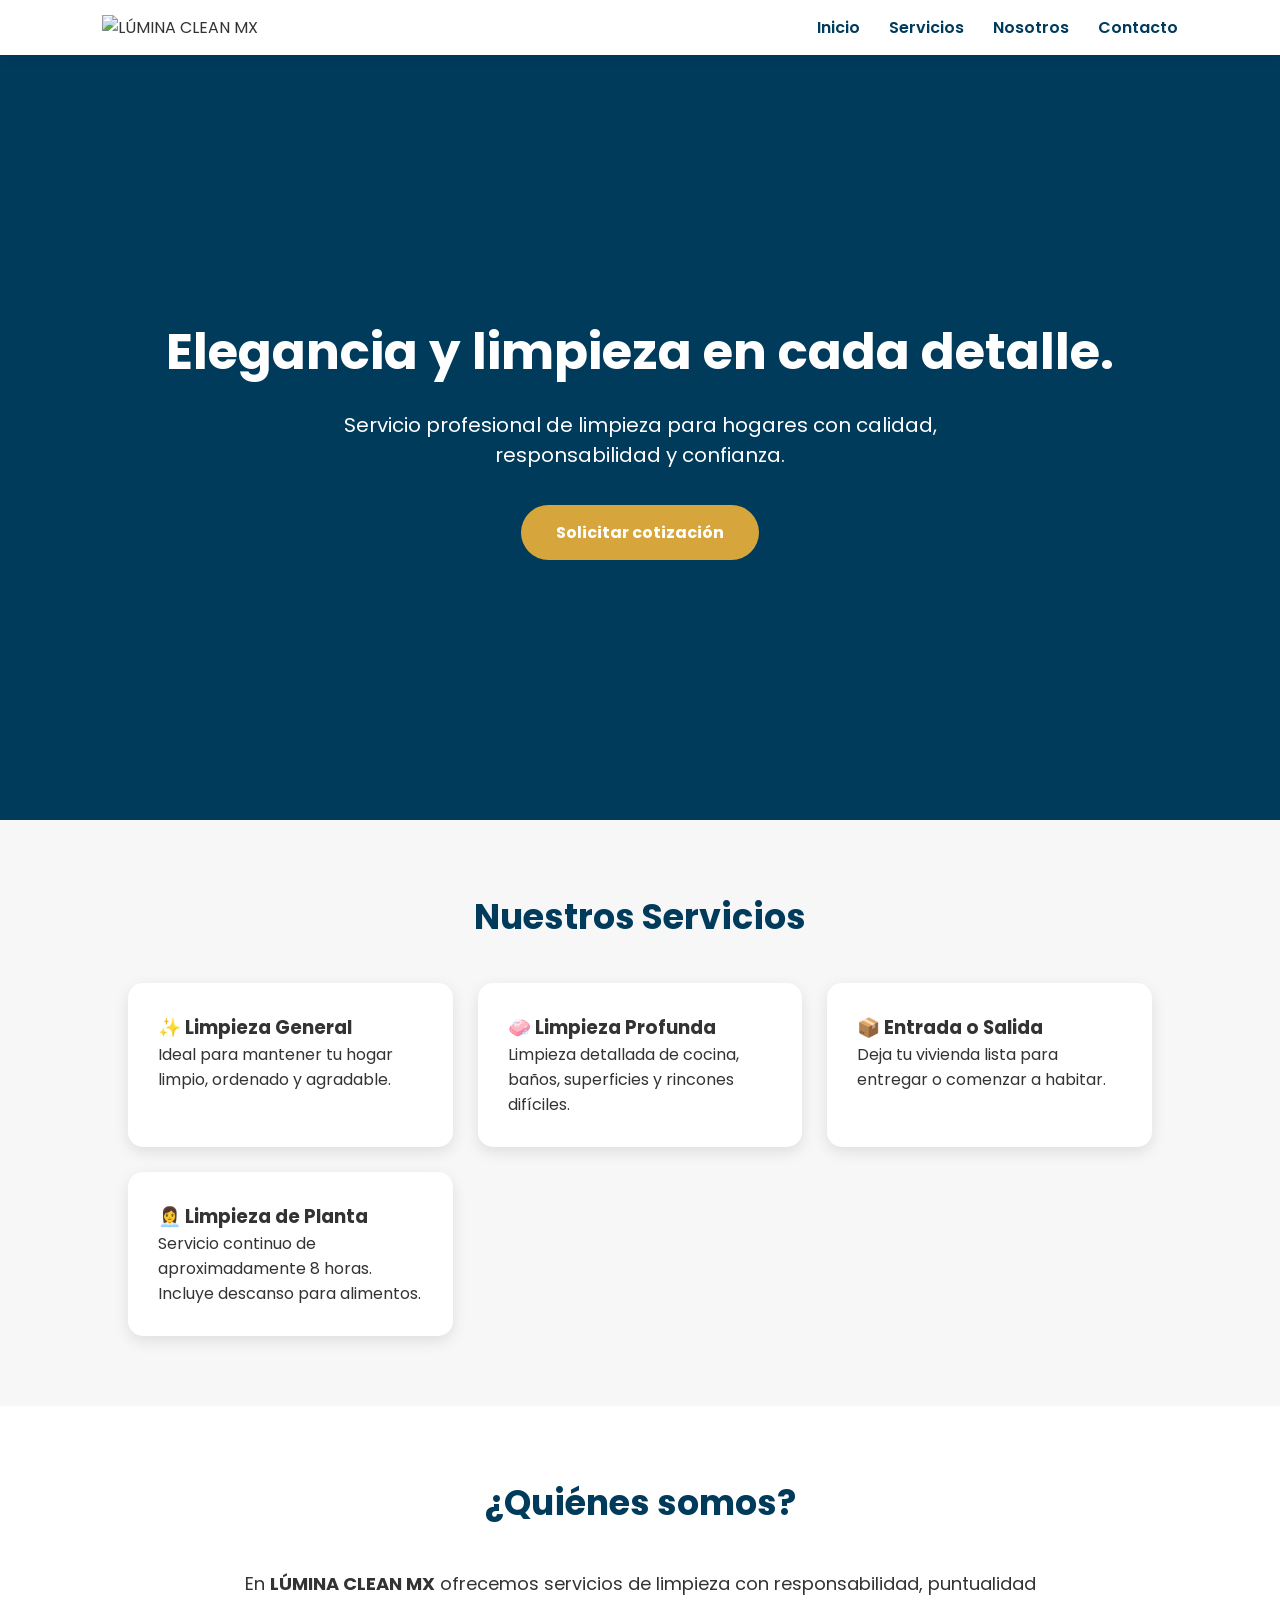
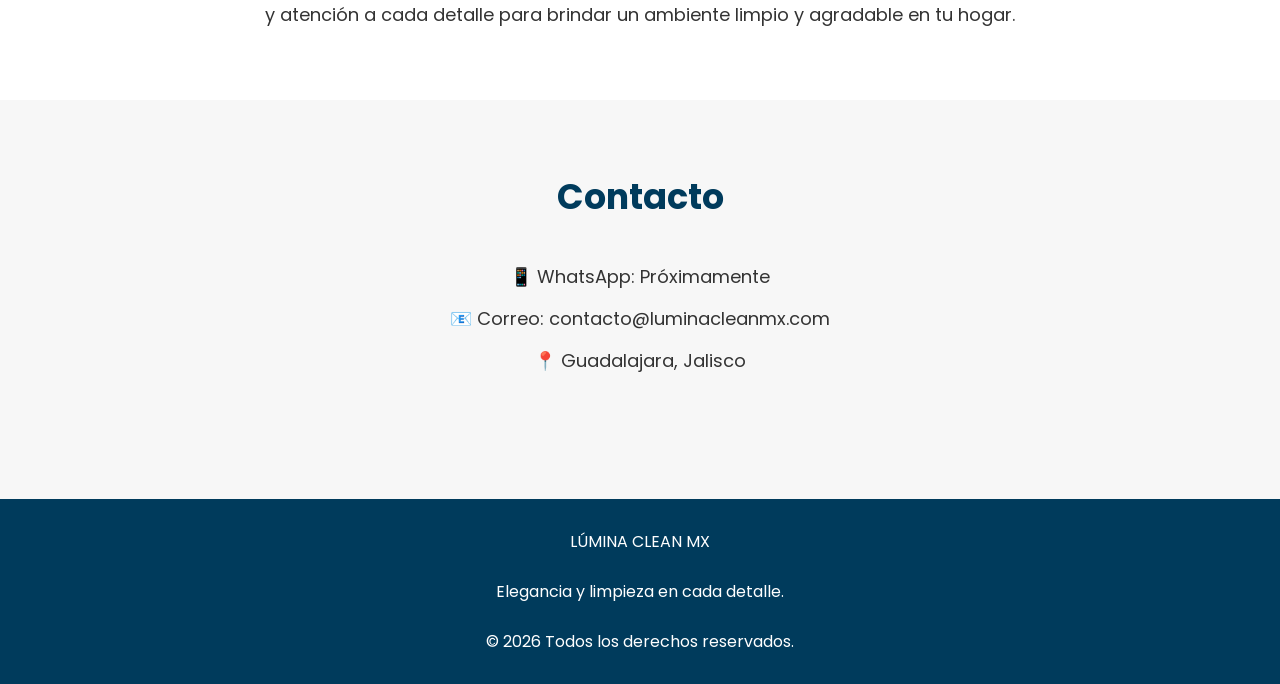
==== index.html @ 80f0cc1e "Add files via upload" ====
<!DOCTYPE html>
<html lang="es">
<head>

<meta charset="UTF-8">
<meta name="viewport" content="width=device-width, initial-scale=1.0">

<title>LÚMINA CLEAN MX</title>

<link rel="stylesheet" href="style.css">

<link rel="preconnect" href="https://fonts.googleapis.com">

<link href="https://fonts.googleapis.com/css2?family=Poppins:wght@300;400;600;700&display=swap" rel="stylesheet">

</head>

<body>

<header>

<div class="logo">

<img src="img/logo.png" alt="LÚMINA CLEAN MX">

</div>

<nav>

<a href="#inicio">Inicio</a>

<a href="#servicios">Servicios</a>

<a href="#nosotros">Nosotros</a>

<a href="#contacto">Contacto</a>

</nav>

</header>

<section id="inicio" class="hero">

<h1>Elegancia y limpieza en cada detalle.</h1>

<p>
Servicio profesional de limpieza para hogares con calidad, responsabilidad y confianza.
</p>

<a href="#contacto" class="boton">
Solicitar cotización
</a>

</section>

<section id="servicios">

<h2>Nuestros Servicios</h2>

<div class="contenedor">

<div class="tarjeta">

<h3>✨ Limpieza General</h3>

<p>
Ideal para mantener tu hogar limpio, ordenado y agradable.
</p>

</div>

<div class="tarjeta">

<h3>🧼 Limpieza Profunda</h3>

<p>
Limpieza detallada de cocina, baños, superficies y rincones difíciles.
</p>

</div>

<div class="tarjeta">

<h3>📦 Entrada o Salida</h3>

<p>
Deja tu vivienda lista para entregar o comenzar a habitar.
</p>

</div>

<div class="tarjeta">

<h3>👩‍💼 Limpieza de Planta</h3>

<p>

Servicio continuo de aproximadamente 8 horas.

Incluye descanso para alimentos.

</p>

</div>

</div>

</section>

<section id="nosotros">

<h2>¿Quiénes somos?</h2>

<p>

En <strong>LÚMINA CLEAN MX</strong> ofrecemos servicios de limpieza con responsabilidad, puntualidad y atención a cada detalle para brindar un ambiente limpio y agradable en tu hogar.

</p>

</section>

<section id="contacto">

<h2>Contacto</h2>

<p>

📱 WhatsApp: Próximamente

</p>

<p>

📧 Correo: contacto@luminacleanmx.com

</p>

<p>

📍 Guadalajara, Jalisco

</p>

</section>

<footer>

<p>

LÚMINA CLEAN MX

<br><br>

Elegancia y limpieza en cada detalle.

<br><br>

© 2026 Todos los derechos reservados.

</p>

</footer>

<script src="script.js"></script>

</body>

</html>
---- style.css ----
*{
margin:0;
padding:0;
box-sizing:border-box;
}

body{

font-family:'Poppins',sans-serif;
background:#f7f7f7;
color:#333;

}

header{

display:flex;
justify-content:space-between;
align-items:center;

padding:15px 8%;

background:white;

position:sticky;
top:0;

box-shadow:0 3px 10px rgba(0,0,0,.1);

}

.logo img{

height:70px;

}

nav a{

text-decoration:none;

margin-left:25px;

color:#003b5c;

font-weight:600;

}

.hero{

height:85vh;

display:flex;

flex-direction:column;

justify-content:center;

align-items:center;

text-align:center;

background:#003b5c;

color:white;

padding:20px;

}

.hero h1{

font-size:50px;

margin-bottom:20px;

}

.hero p{

font-size:20px;

max-width:700px;

margin-bottom:35px;

}

.boton{

background:#d6a63d;

padding:15px 35px;

text-decoration:none;

color:white;

border-radius:30px;

font-weight:bold;

transition:.3s;

}

.boton:hover{

background:#c08d1d;

}

section{

padding:70px 10%;

}

h2{

text-align:center;

margin-bottom:40px;

font-size:35px;

color:#003b5c;

}

.contenedor{

display:grid;

grid-template-columns:repeat(auto-fit,minmax(250px,1fr));

gap:25px;

}

.tarjeta{

background:white;

padding:30px;

border-radius:15px;

box-shadow:0 5px 15px rgba(0,0,0,.1);

transition:.3s;

}

.tarjeta:hover{

transform:translateY(-8px);

}

#nosotros{

text-align:center;

background:white;

}

#nosotros p{

max-width:800px;

margin:auto;

font-size:18px;

line-height:1.7;

}

#contacto{

text-align:center;

}

#contacto p{

margin:15px;

font-size:18px;

}

footer{

background:#003b5c;

color:white;

text-align:center;

padding:30px;

margin-top:40px;

}

@media(max-width:768px){

header{

flex-direction:column;

}

nav{

margin-top:15px;

}

nav a{

display:block;

margin:10px 0;

}

.hero h1{

font-size:35px;

}

.hero p{

font-size:18px;

}

}
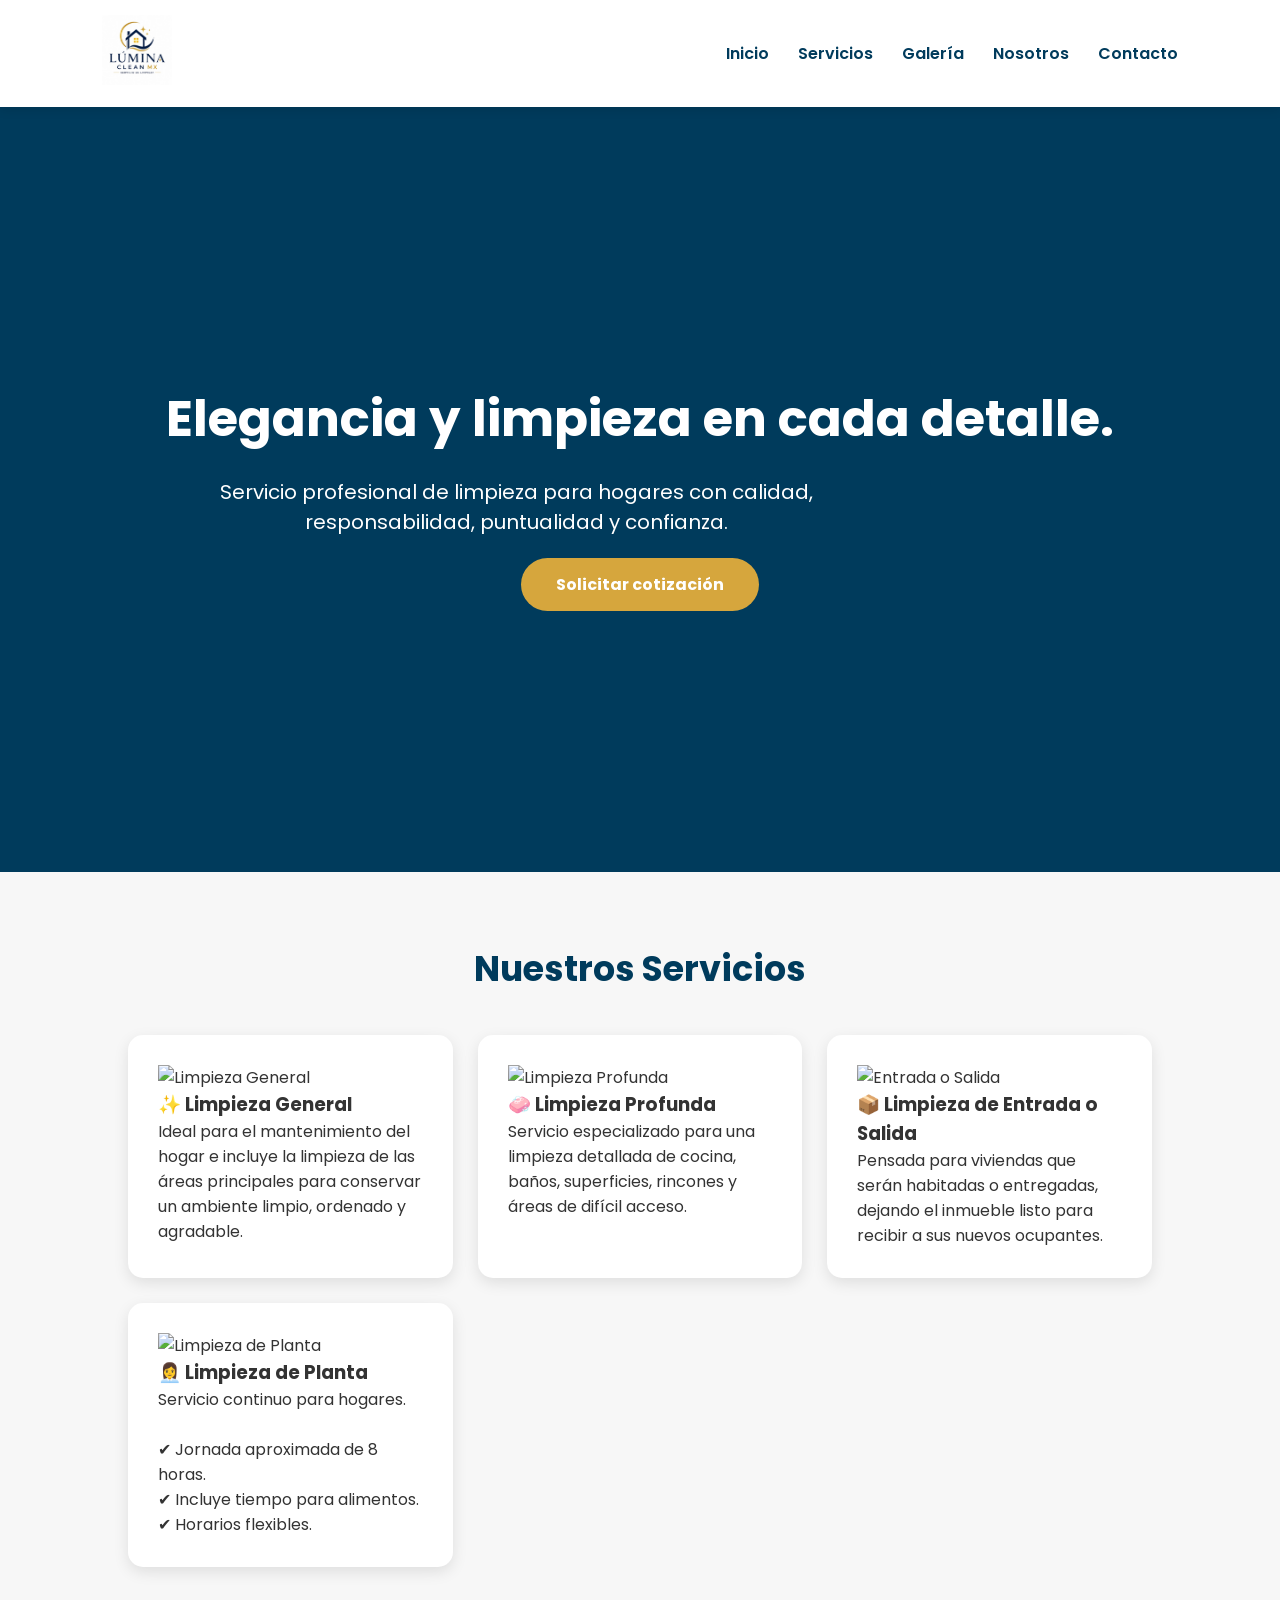
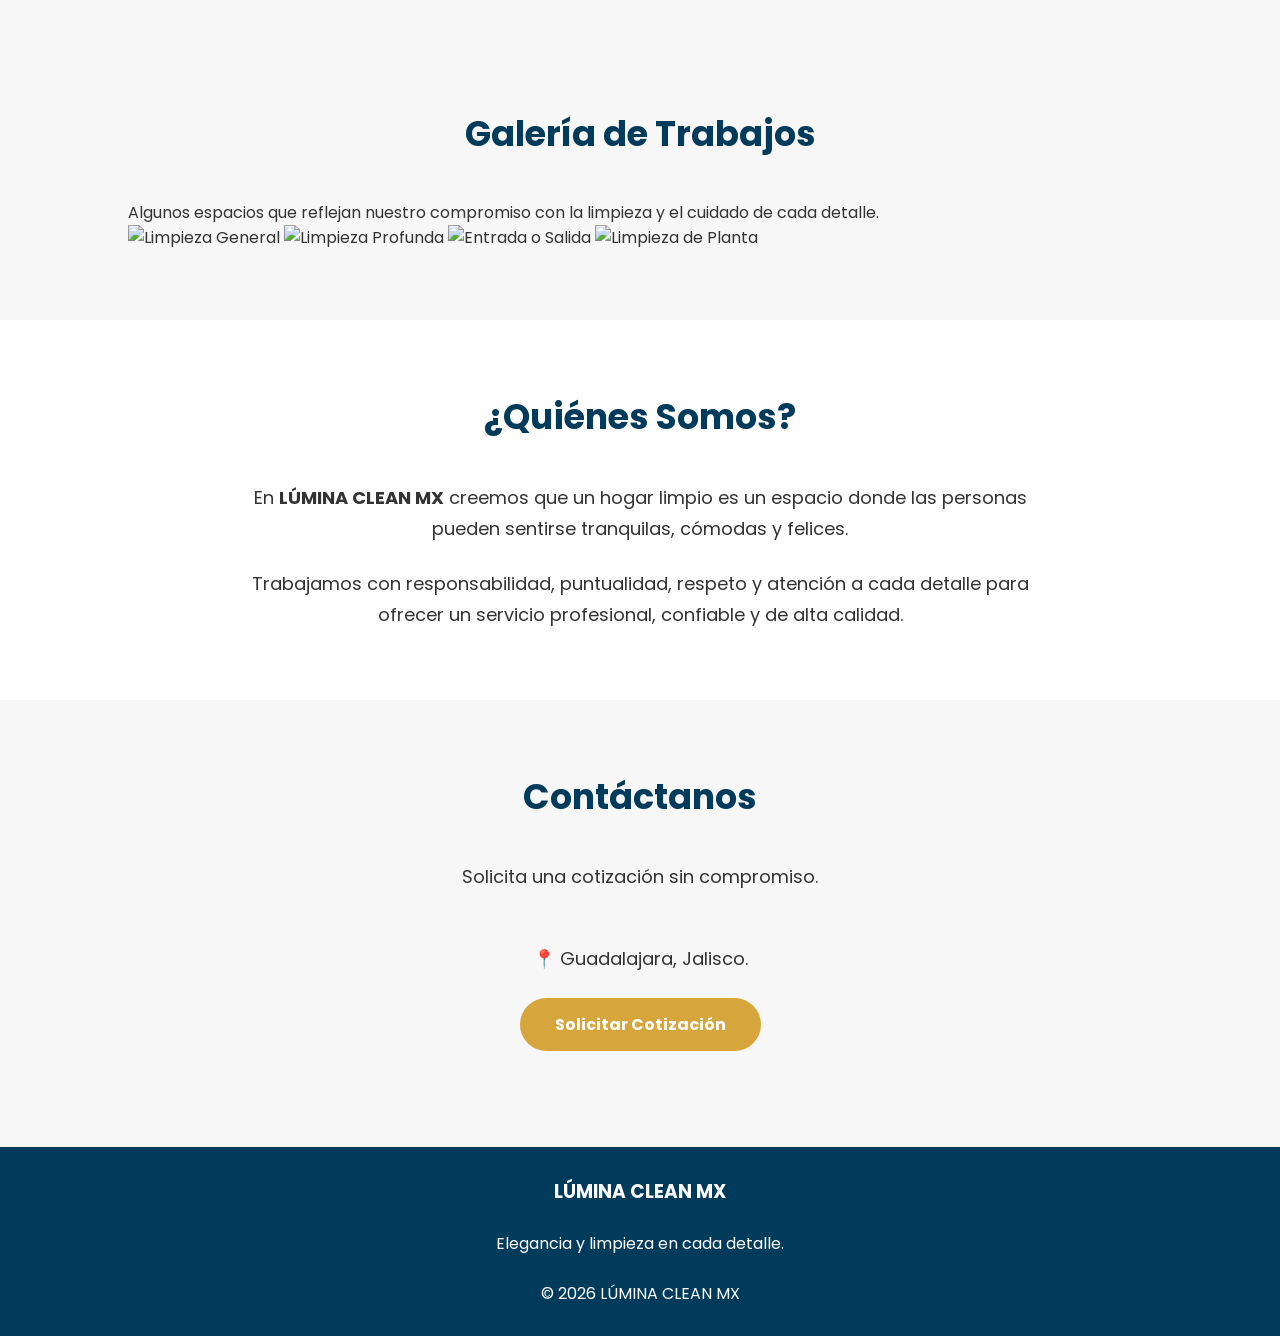
==== commit a0bbc308: "Update index.html" ====
--- a/index.html
+++ b/index.html
@@ -1,17 +1,19 @@
 <!DOCTYPE html>
 <html lang="es">
+
 <head>
 
-<meta charset="UTF-8">
-<meta name="viewport" content="width=device-width, initial-scale=1.0">
-
-<title>LÚMINA CLEAN MX</title>
-
-<link rel="stylesheet" href="style.css">
-
-<link rel="preconnect" href="https://fonts.googleapis.com">
-
-<link href="https://fonts.googleapis.com/css2?family=Poppins:wght@300;400;600;700&display=swap" rel="stylesheet">
+    <meta charset="UTF-8">
+
+    <meta name="viewport" content="width=device-width, initial-scale=1.0">
+
+    <title>LÚMINA CLEAN MX | Servicio de Limpieza</title>
+
+    <link rel="stylesheet" href="style.css">
+
+    <link rel="preconnect" href="https://fonts.googleapis.com">
+
+    <link href="https://fonts.googleapis.com/css2?family=Poppins:wght@300;400;500;600;700&display=swap" rel="stylesheet">
 
 </head>
 
@@ -19,145 +21,220 @@
 
 <header>
 
-<div class="logo">
-
-<img src="img/logo.png" alt="LÚMINA CLEAN MX">
-
-</div>
-
-<nav>
-
-<a href="#inicio">Inicio</a>
-
-<a href="#servicios">Servicios</a>
-
-<a href="#nosotros">Nosotros</a>
-
-<a href="#contacto">Contacto</a>
-
-</nav>
+    <div class="logo">
+
+        <img src="img/logo.png" alt="LÚMINA CLEAN MX">
+
+    </div>
+
+    <nav>
+
+        <a href="#inicio">Inicio</a>
+
+        <a href="#servicios">Servicios</a>
+
+        <a href="#galeria">Galería</a>
+
+        <a href="#nosotros">Nosotros</a>
+
+        <a href="#contacto">Contacto</a>
+
+    </nav>
 
 </header>
 
 <section id="inicio" class="hero">
 
-<h1>Elegancia y limpieza en cada detalle.</h1>
-
-<p>
-Servicio profesional de limpieza para hogares con calidad, responsabilidad y confianza.
-</p>
-
-<a href="#contacto" class="boton">
-Solicitar cotización
-</a>
+    <div class="hero-contenido">
+
+        <h1>Elegancia y limpieza en cada detalle.</h1>
+
+        <p>
+
+            Servicio profesional de limpieza para hogares con calidad,
+            responsabilidad, puntualidad y confianza.
+
+        </p>
+
+        <a href="#contacto" class="boton">
+
+            Solicitar cotización
+
+        </a>
+
+    </div>
 
 </section>
 
 <section id="servicios">
 
-<h2>Nuestros Servicios</h2>
-
-<div class="contenedor">
-
-<div class="tarjeta">
-
-<h3>✨ Limpieza General</h3>
-
-<p>
-Ideal para mantener tu hogar limpio, ordenado y agradable.
-</p>
-
-</div>
-
-<div class="tarjeta">
-
-<h3>🧼 Limpieza Profunda</h3>
-
-<p>
-Limpieza detallada de cocina, baños, superficies y rincones difíciles.
-</p>
-
-</div>
-
-<div class="tarjeta">
-
-<h3>📦 Entrada o Salida</h3>
-
-<p>
-Deja tu vivienda lista para entregar o comenzar a habitar.
-</p>
-
-</div>
-
-<div class="tarjeta">
-
-<h3>👩‍💼 Limpieza de Planta</h3>
-
-<p>
-
-Servicio continuo de aproximadamente 8 horas.
-
-Incluye descanso para alimentos.
-
-</p>
-
-</div>
-
-</div>
+    <h2>Nuestros Servicios</h2>
+
+    <div class="contenedor">
+
+        <div class="tarjeta">
+
+            <img src="img/limpieza-general.jpg" alt="Limpieza General">
+
+            <h3>✨ Limpieza General</h3>
+
+            <p>
+
+                Ideal para el mantenimiento del hogar e incluye la limpieza de las áreas principales para conservar un ambiente limpio, ordenado y agradable.
+
+            </p>
+
+        </div>
+
+        <div class="tarjeta">
+
+            <img src="img/limpieza-profunda.jpg" alt="Limpieza Profunda">
+
+            <h3>🧼 Limpieza Profunda</h3>
+
+            <p>
+
+                Servicio especializado para una limpieza detallada de cocina, baños, superficies, rincones y áreas de difícil acceso.
+
+            </p>
+
+        </div>
+
+        <div class="tarjeta">
+
+            <img src="img/entrada-salida.jpg" alt="Entrada o Salida">
+
+            <h3>📦 Limpieza de Entrada o Salida</h3>
+
+            <p>
+
+                Pensada para viviendas que serán habitadas o entregadas, dejando el inmueble listo para recibir a sus nuevos ocupantes.
+
+            </p>
+
+        </div>
+
+        <div class="tarjeta">
+
+            <img src="img/limpieza-planta.jpg" alt="Limpieza de Planta">
+
+            <h3>👩‍💼 Limpieza de Planta</h3>
+
+            <p>
+
+                Servicio continuo para hogares.
+
+                <br><br>
+
+                ✔ Jornada aproximada de 8 horas.
+
+                <br>
+
+                ✔ Incluye tiempo para alimentos.
+
+                <br>
+
+                ✔ Horarios flexibles.
+
+            </p>
+
+        </div>
+
+    </div>
+
+</section>
+
+<section id="galeria">
+
+    <h2>Galería de Trabajos</h2>
+
+    <p class="texto-galeria">
+
+        Algunos espacios que reflejan nuestro compromiso con la limpieza y el cuidado de cada detalle.
+
+    </p>
+
+    <div class="galeria">
+
+        <img src="img/limpieza-general.jpg" alt="Limpieza General">
+
+        <img src="img/limpieza-profunda.jpg" alt="Limpieza Profunda">
+
+        <img src="img/entrada-salida.jpg" alt="Entrada o Salida">
+
+        <img src="img/limpieza-planta.jpg" alt="Limpieza de Planta">
+
+    </div>
 
 </section>
 
 <section id="nosotros">
 
-<h2>¿Quiénes somos?</h2>
-
-<p>
-
-En <strong>LÚMINA CLEAN MX</strong> ofrecemos servicios de limpieza con responsabilidad, puntualidad y atención a cada detalle para brindar un ambiente limpio y agradable en tu hogar.
-
-</p>
+    <h2>¿Quiénes Somos?</h2>
+
+    <p>
+
+        En <strong>LÚMINA CLEAN MX</strong> creemos que un hogar limpio es un espacio donde las personas pueden sentirse tranquilas, cómodas y felices.
+
+    </p>
+
+    <br>
+
+    <p>
+
+        Trabajamos con responsabilidad, puntualidad, respeto y atención a cada detalle para ofrecer un servicio profesional, confiable y de alta calidad.
+
+    </p>
 
 </section>
 
 <section id="contacto">
 
-<h2>Contacto</h2>
-
-<p>
-
-📱 WhatsApp: Próximamente
-
-</p>
-
-<p>
-
-📧 Correo: contacto@luminacleanmx.com
-
-</p>
-
-<p>
-
-📍 Guadalajara, Jalisco
-
-</p>
+    <h2>Contáctanos</h2>
+
+    <p>
+
+        Solicita una cotización sin compromiso.
+
+    </p>
+
+    <br>
+
+    <p>
+
+        📍 Guadalajara, Jalisco.
+
+    </p>
+
+    <br>
+
+    <a href="#" class="boton">
+
+        Solicitar Cotización
+
+    </a>
 
 </section>
 
 <footer>
 
-<p>
-
-LÚMINA CLEAN MX
-
-<br><br>
-
-Elegancia y limpieza en cada detalle.
-
-<br><br>
-
-© 2026 Todos los derechos reservados.
-
-</p>
+    <h3>LÚMINA CLEAN MX</h3>
+
+    <br>
+
+    <p>
+
+        Elegancia y limpieza en cada detalle.
+
+    </p>
+
+    <br>
+
+    <p>
+
+        © 2026 LÚMINA CLEAN MX
+
+    </p>
 
 </footer>
 
@@ -165,4 +242,4 @@
 
 </body>
 
-</html>+</html>
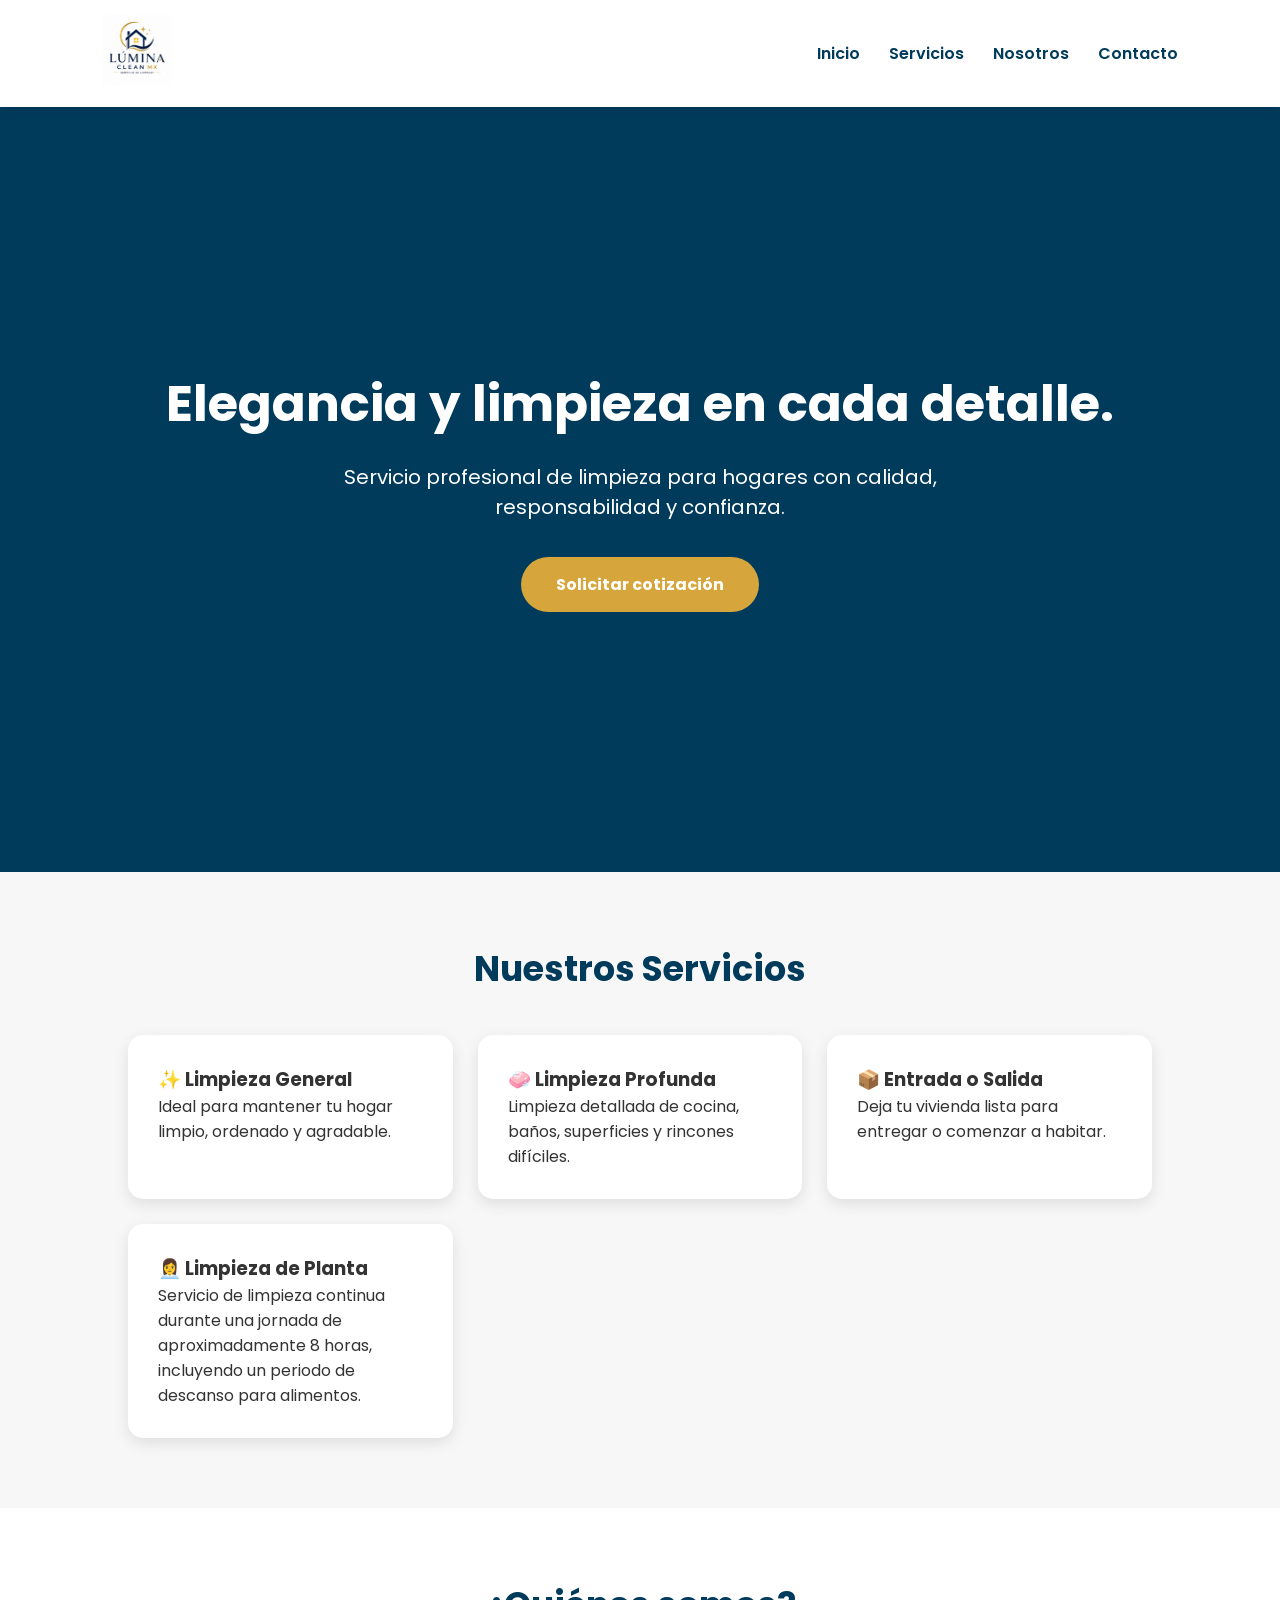
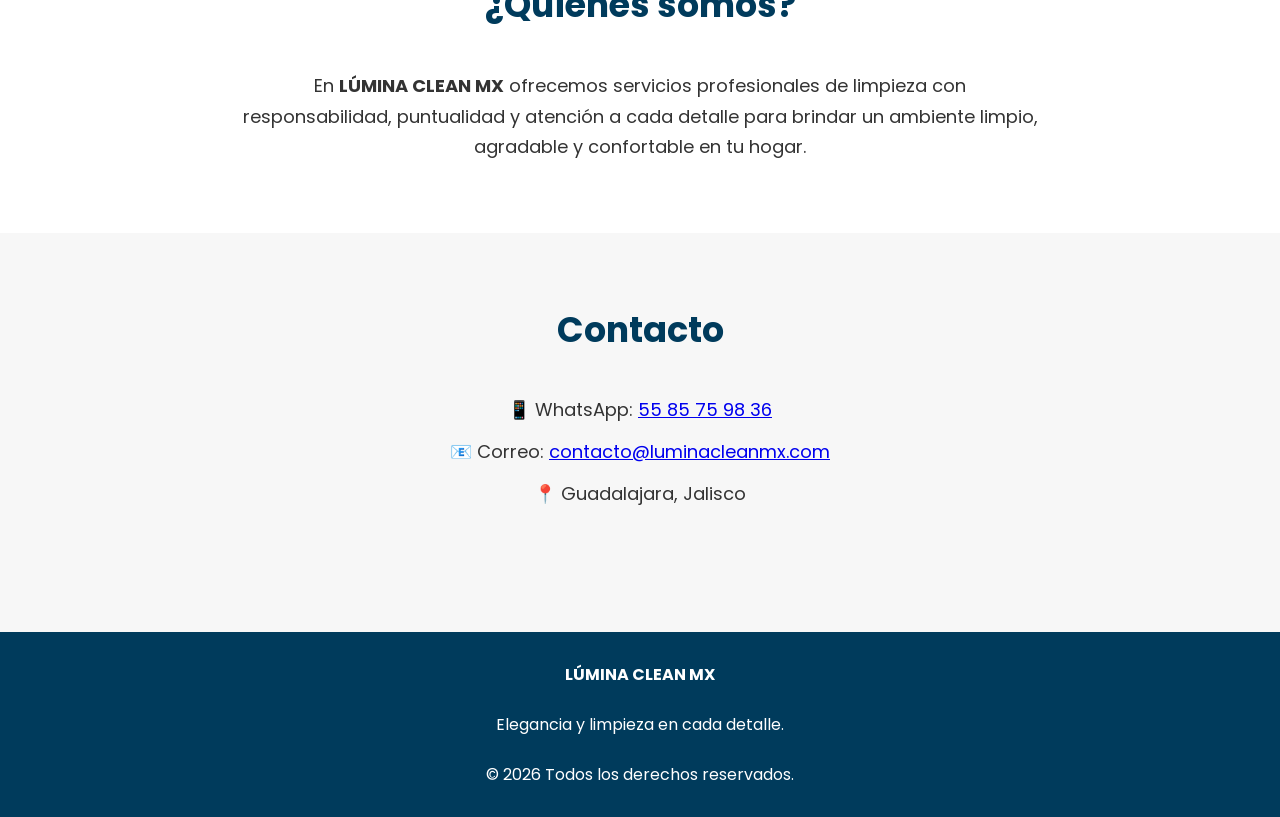
==== commit 9f699d75: "Update index.html" ====
--- a/index.html
+++ b/index.html
@@ -7,238 +7,221 @@
 
     <meta name="viewport" content="width=device-width, initial-scale=1.0">
 
-    <title>LÚMINA CLEAN MX | Servicio de Limpieza</title>
+    <meta name="description"
+        content="LÚMINA CLEAN MX ofrece servicios profesionales de limpieza general, profunda, entrada y salida, y limpieza de planta en Guadalajara, Jalisco.">
+
+    <title>LÚMINA CLEAN MX | Servicios Profesionales de Limpieza</title>
 
     <link rel="stylesheet" href="style.css">
 
     <link rel="preconnect" href="https://fonts.googleapis.com">
 
-    <link href="https://fonts.googleapis.com/css2?family=Poppins:wght@300;400;500;600;700&display=swap" rel="stylesheet">
+    <link rel="preconnect" href="https://fonts.gstatic.com" crossorigin>
+
+    <link href="https://fonts.googleapis.com/css2?family=Poppins:wght@300;400;600;700&display=swap"
+        rel="stylesheet">
 
 </head>
 
 <body>
 
-<header>
-
-    <div class="logo">
-
-        <img src="img/logo.png" alt="LÚMINA CLEAN MX">
-
-    </div>
-
-    <nav>
-
-        <a href="#inicio">Inicio</a>
-
-        <a href="#servicios">Servicios</a>
-
-        <a href="#galeria">Galería</a>
-
-        <a href="#nosotros">Nosotros</a>
-
-        <a href="#contacto">Contacto</a>
-
-    </nav>
-
-</header>
-
-<section id="inicio" class="hero">
-
-    <div class="hero-contenido">
-
-        <h1>Elegancia y limpieza en cada detalle.</h1>
+    <!-- ENCABEZADO -->
+
+    <header>
+
+        <div class="logo">
+
+            <a href="#inicio">
+
+                <img src="img/logo.png" alt="Logo de LÚMINA CLEAN MX">
+
+            </a>
+
+        </div>
+
+        <nav aria-label="Navegación principal">
+
+            <a href="#inicio">Inicio</a>
+
+            <a href="#servicios">Servicios</a>
+
+            <a href="#nosotros">Nosotros</a>
+
+            <a href="#contacto">Contacto</a>
+
+        </nav>
+
+    </header>
+
+
+    <!-- CONTENIDO PRINCIPAL -->
+
+    <main>
+
+        <!-- INICIO -->
+
+        <section id="inicio" class="hero">
+
+            <h1>Elegancia y limpieza en cada detalle.</h1>
+
+            <p>
+                Servicio profesional de limpieza para hogares con calidad,
+                responsabilidad y confianza.
+            </p>
+
+            <a href="#contacto" class="boton">
+
+                Solicitar cotización
+
+            </a>
+
+        </section>
+
+
+        <!-- SERVICIOS -->
+
+        <section id="servicios">
+
+            <h2>Nuestros Servicios</h2>
+
+            <div class="contenedor">
+
+                <div class="tarjeta">
+
+                    <h3>✨ Limpieza General</h3>
+
+                    <p>
+                        Ideal para mantener tu hogar limpio,
+                        ordenado y agradable.
+                    </p>
+
+                </div>
+
+
+                <div class="tarjeta">
+
+                    <h3>🧼 Limpieza Profunda</h3>
+
+                    <p>
+                        Limpieza detallada de cocina, baños,
+                        superficies y rincones difíciles.
+                    </p>
+
+                </div>
+
+
+                <div class="tarjeta">
+
+                    <h3>📦 Entrada o Salida</h3>
+
+                    <p>
+                        Deja tu vivienda lista para entregar
+                        o comenzar a habitar.
+                    </p>
+
+                </div>
+
+
+                <div class="tarjeta">
+
+                    <h3>👩‍💼 Limpieza de Planta</h3>
+
+                    <p>
+                        Servicio de limpieza continua durante
+                        una jornada de aproximadamente 8 horas,
+                        incluyendo un periodo de descanso para alimentos.
+                    </p>
+
+                </div>
+
+            </div>
+
+        </section>
+
+
+        <!-- NOSOTROS -->
+
+        <section id="nosotros">
+
+            <h2>¿Quiénes somos?</h2>
+
+            <p>
+
+                En <strong>LÚMINA CLEAN MX</strong> ofrecemos servicios
+                profesionales de limpieza con responsabilidad, puntualidad
+                y atención a cada detalle para brindar un ambiente limpio,
+                agradable y confortable en tu hogar.
+
+            </p>
+
+        </section>
+
+
+        <!-- CONTACTO -->
+
+        <section id="contacto">
+
+            <h2>Contacto</h2>
+
+            <p>
+
+                📱 WhatsApp:
+
+                <a href="https://wa.me/525585759836" target="_blank">
+
+                    55 85 75 98 36
+
+                </a>
+
+            </p>
+
+
+            <p>
+
+                📧 Correo:
+
+                <a href="mailto:contacto@luminacleanmx.com">
+
+                    contacto@luminacleanmx.com
+
+                </a>
+
+            </p>
+
+
+            <p>
+
+                📍 Guadalajara, Jalisco
+
+            </p>
+
+        </section>
+
+    </main>
+
+
+    <!-- PIE DE PÁGINA -->
+
+    <footer>
 
         <p>
 
-            Servicio profesional de limpieza para hogares con calidad,
-            responsabilidad, puntualidad y confianza.
+            <strong>LÚMINA CLEAN MX</strong>
+
+            <br><br>
+
+            Elegancia y limpieza en cada detalle.
+
+            <br><br>
+
+            © 2026 Todos los derechos reservados.
 
         </p>
 
-        <a href="#contacto" class="boton">
-
-            Solicitar cotización
-
-        </a>
-
-    </div>
-
-</section>
-
-<section id="servicios">
-
-    <h2>Nuestros Servicios</h2>
-
-    <div class="contenedor">
-
-        <div class="tarjeta">
-
-            <img src="img/limpieza-general.jpg" alt="Limpieza General">
-
-            <h3>✨ Limpieza General</h3>
-
-            <p>
-
-                Ideal para el mantenimiento del hogar e incluye la limpieza de las áreas principales para conservar un ambiente limpio, ordenado y agradable.
-
-            </p>
-
-        </div>
-
-        <div class="tarjeta">
-
-            <img src="img/limpieza-profunda.jpg" alt="Limpieza Profunda">
-
-            <h3>🧼 Limpieza Profunda</h3>
-
-            <p>
-
-                Servicio especializado para una limpieza detallada de cocina, baños, superficies, rincones y áreas de difícil acceso.
-
-            </p>
-
-        </div>
-
-        <div class="tarjeta">
-
-            <img src="img/entrada-salida.jpg" alt="Entrada o Salida">
-
-            <h3>📦 Limpieza de Entrada o Salida</h3>
-
-            <p>
-
-                Pensada para viviendas que serán habitadas o entregadas, dejando el inmueble listo para recibir a sus nuevos ocupantes.
-
-            </p>
-
-        </div>
-
-        <div class="tarjeta">
-
-            <img src="img/limpieza-planta.jpg" alt="Limpieza de Planta">
-
-            <h3>👩‍💼 Limpieza de Planta</h3>
-
-            <p>
-
-                Servicio continuo para hogares.
-
-                <br><br>
-
-                ✔ Jornada aproximada de 8 horas.
-
-                <br>
-
-                ✔ Incluye tiempo para alimentos.
-
-                <br>
-
-                ✔ Horarios flexibles.
-
-            </p>
-
-        </div>
-
-    </div>
-
-</section>
-
-<section id="galeria">
-
-    <h2>Galería de Trabajos</h2>
-
-    <p class="texto-galeria">
-
-        Algunos espacios que reflejan nuestro compromiso con la limpieza y el cuidado de cada detalle.
-
-    </p>
-
-    <div class="galeria">
-
-        <img src="img/limpieza-general.jpg" alt="Limpieza General">
-
-        <img src="img/limpieza-profunda.jpg" alt="Limpieza Profunda">
-
-        <img src="img/entrada-salida.jpg" alt="Entrada o Salida">
-
-        <img src="img/limpieza-planta.jpg" alt="Limpieza de Planta">
-
-    </div>
-
-</section>
-
-<section id="nosotros">
-
-    <h2>¿Quiénes Somos?</h2>
-
-    <p>
-
-        En <strong>LÚMINA CLEAN MX</strong> creemos que un hogar limpio es un espacio donde las personas pueden sentirse tranquilas, cómodas y felices.
-
-    </p>
-
-    <br>
-
-    <p>
-
-        Trabajamos con responsabilidad, puntualidad, respeto y atención a cada detalle para ofrecer un servicio profesional, confiable y de alta calidad.
-
-    </p>
-
-</section>
-
-<section id="contacto">
-
-    <h2>Contáctanos</h2>
-
-    <p>
-
-        Solicita una cotización sin compromiso.
-
-    </p>
-
-    <br>
-
-    <p>
-
-        📍 Guadalajara, Jalisco.
-
-    </p>
-
-    <br>
-
-    <a href="#" class="boton">
-
-        Solicitar Cotización
-
-    </a>
-
-</section>
-
-<footer>
-
-    <h3>LÚMINA CLEAN MX</h3>
-
-    <br>
-
-    <p>
-
-        Elegancia y limpieza en cada detalle.
-
-    </p>
-
-    <br>
-
-    <p>
-
-        © 2026 LÚMINA CLEAN MX
-
-    </p>
-
-</footer>
-
-<script src="script.js"></script>
+    </footer>
+
+
+    <script src="script.js"></script>
 
 </body>
 
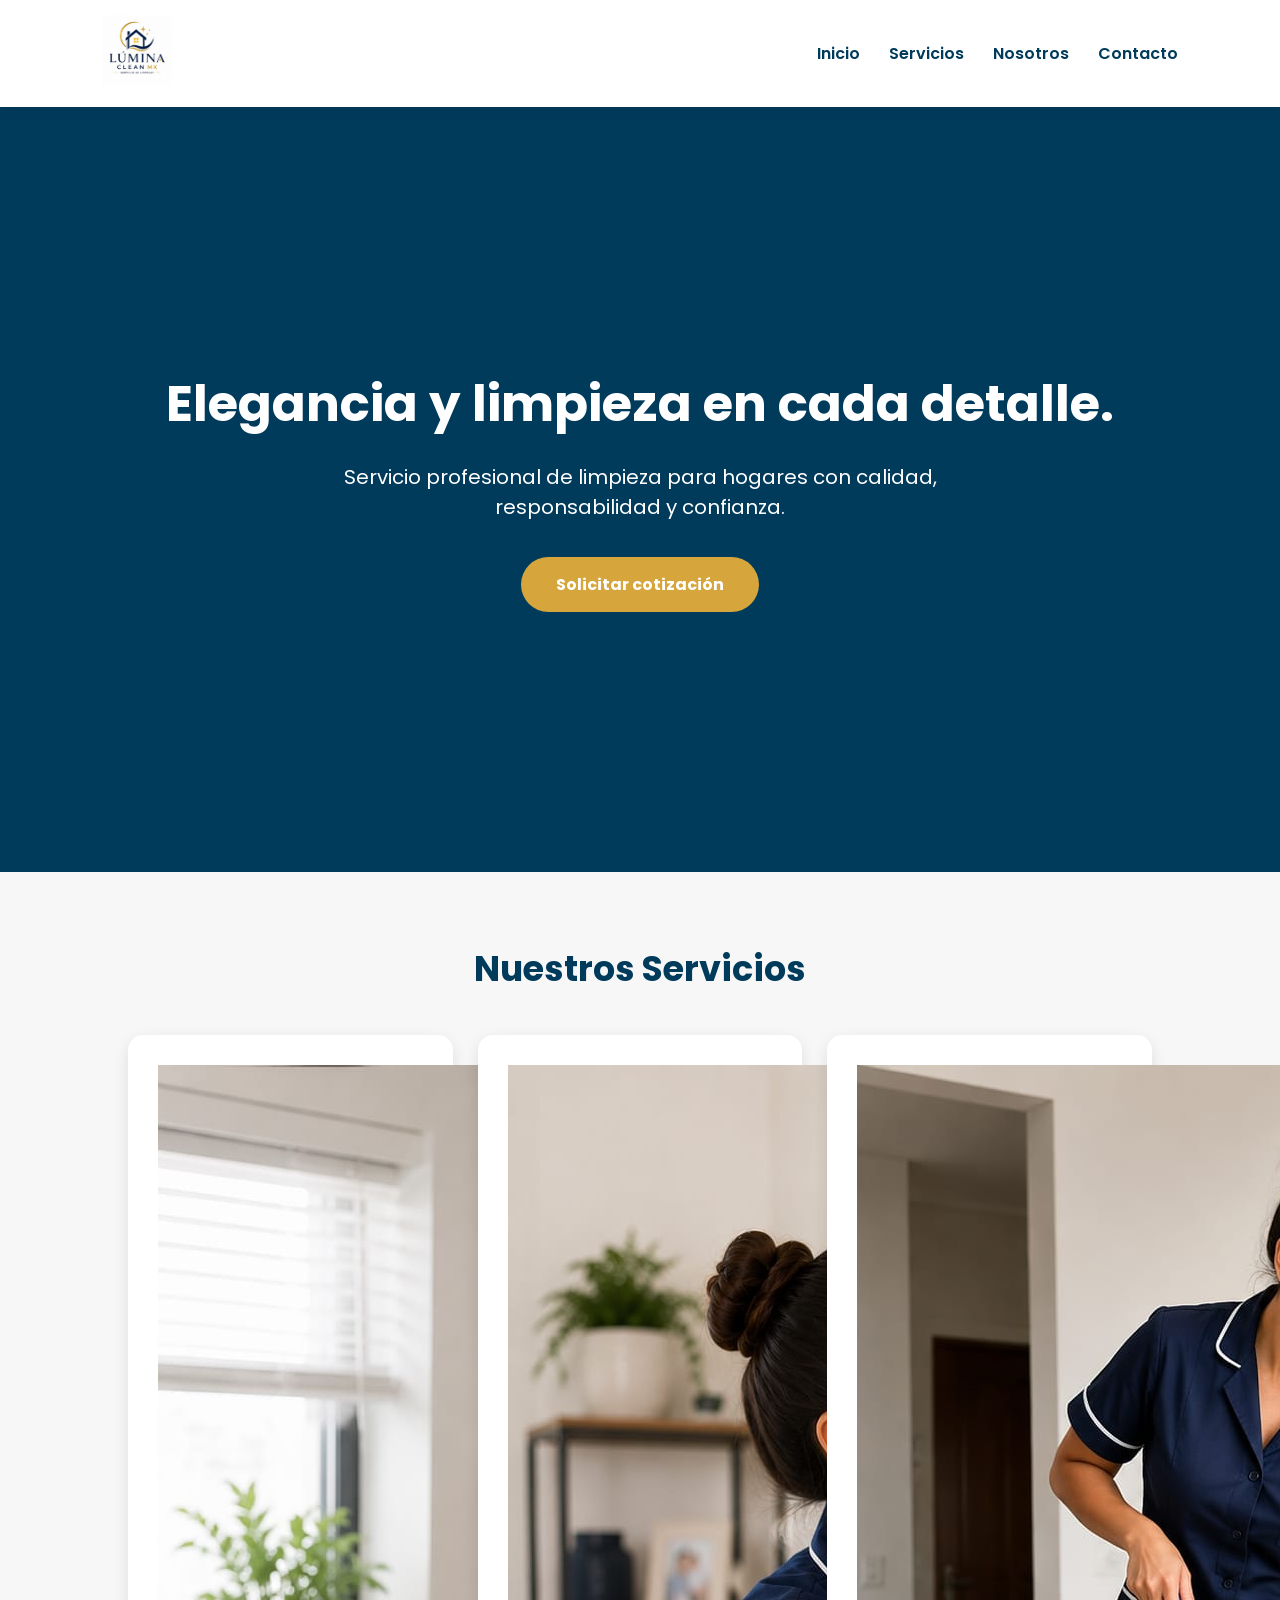
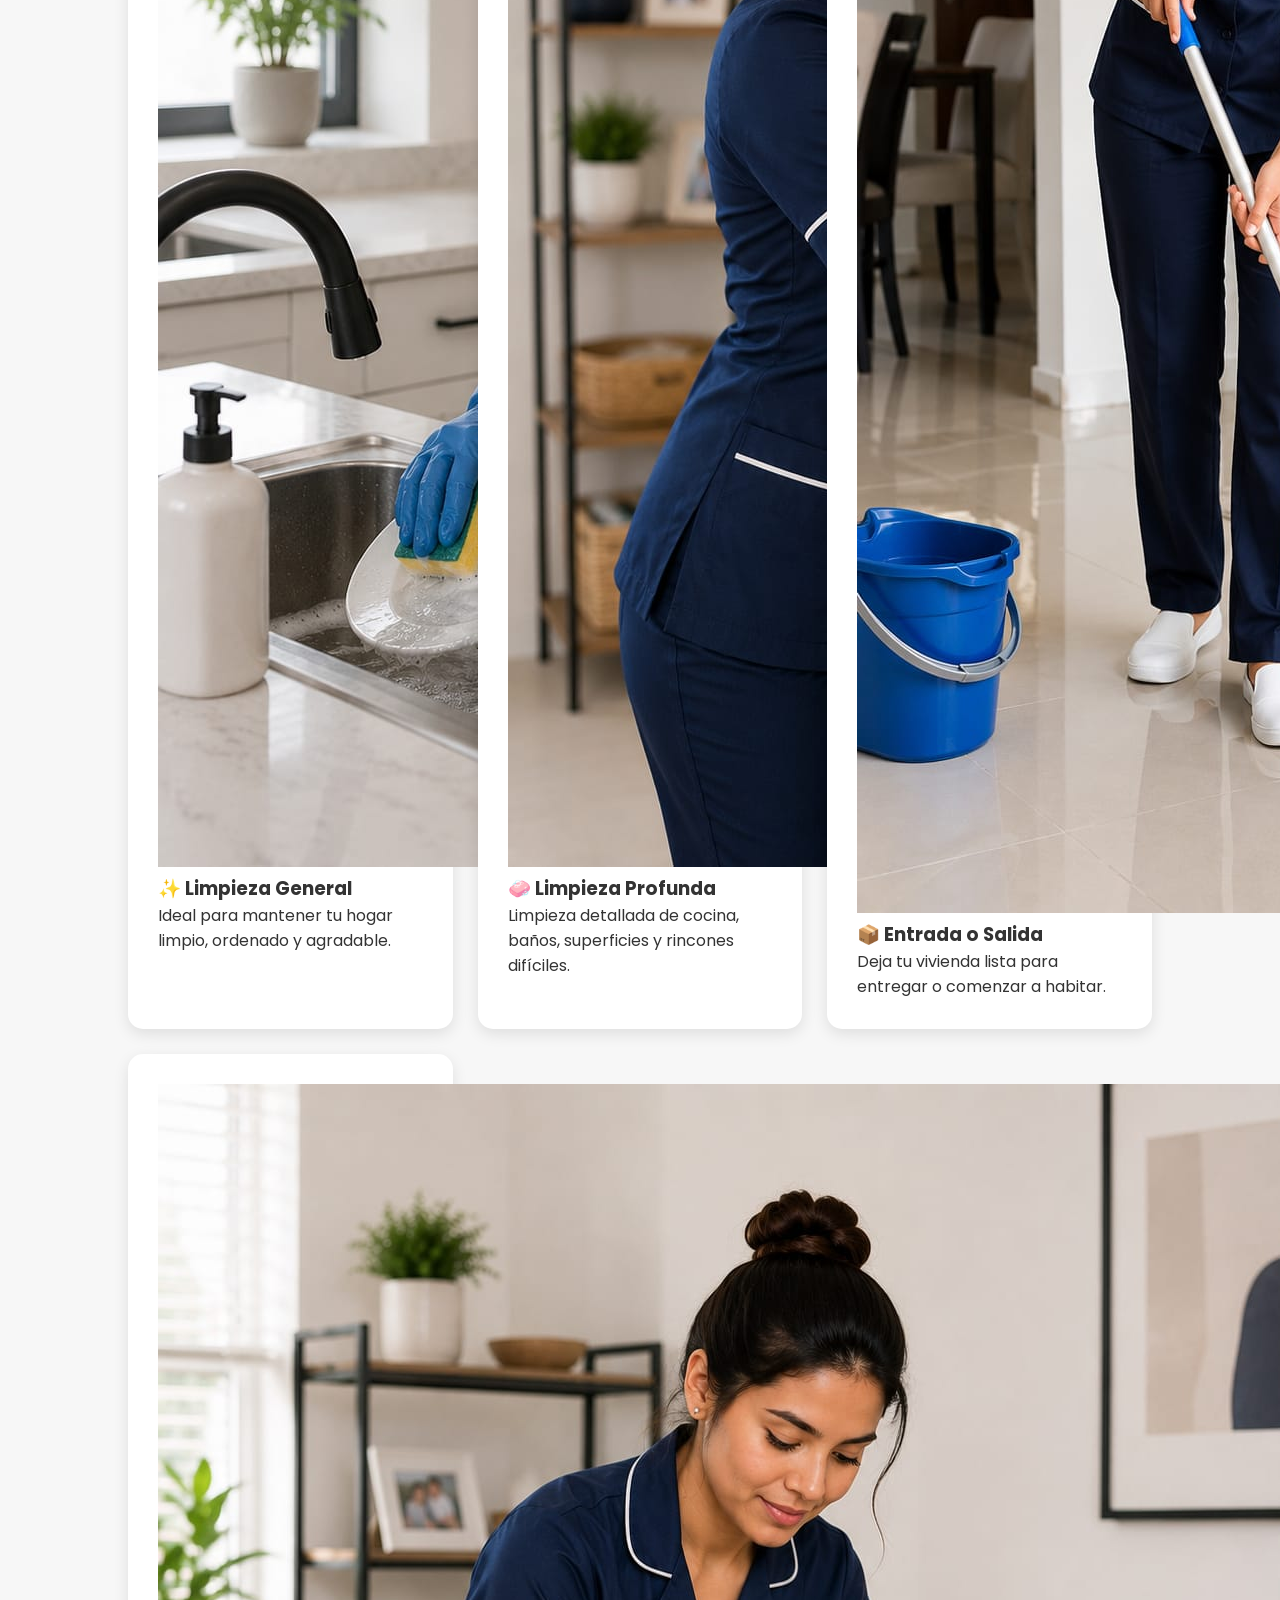
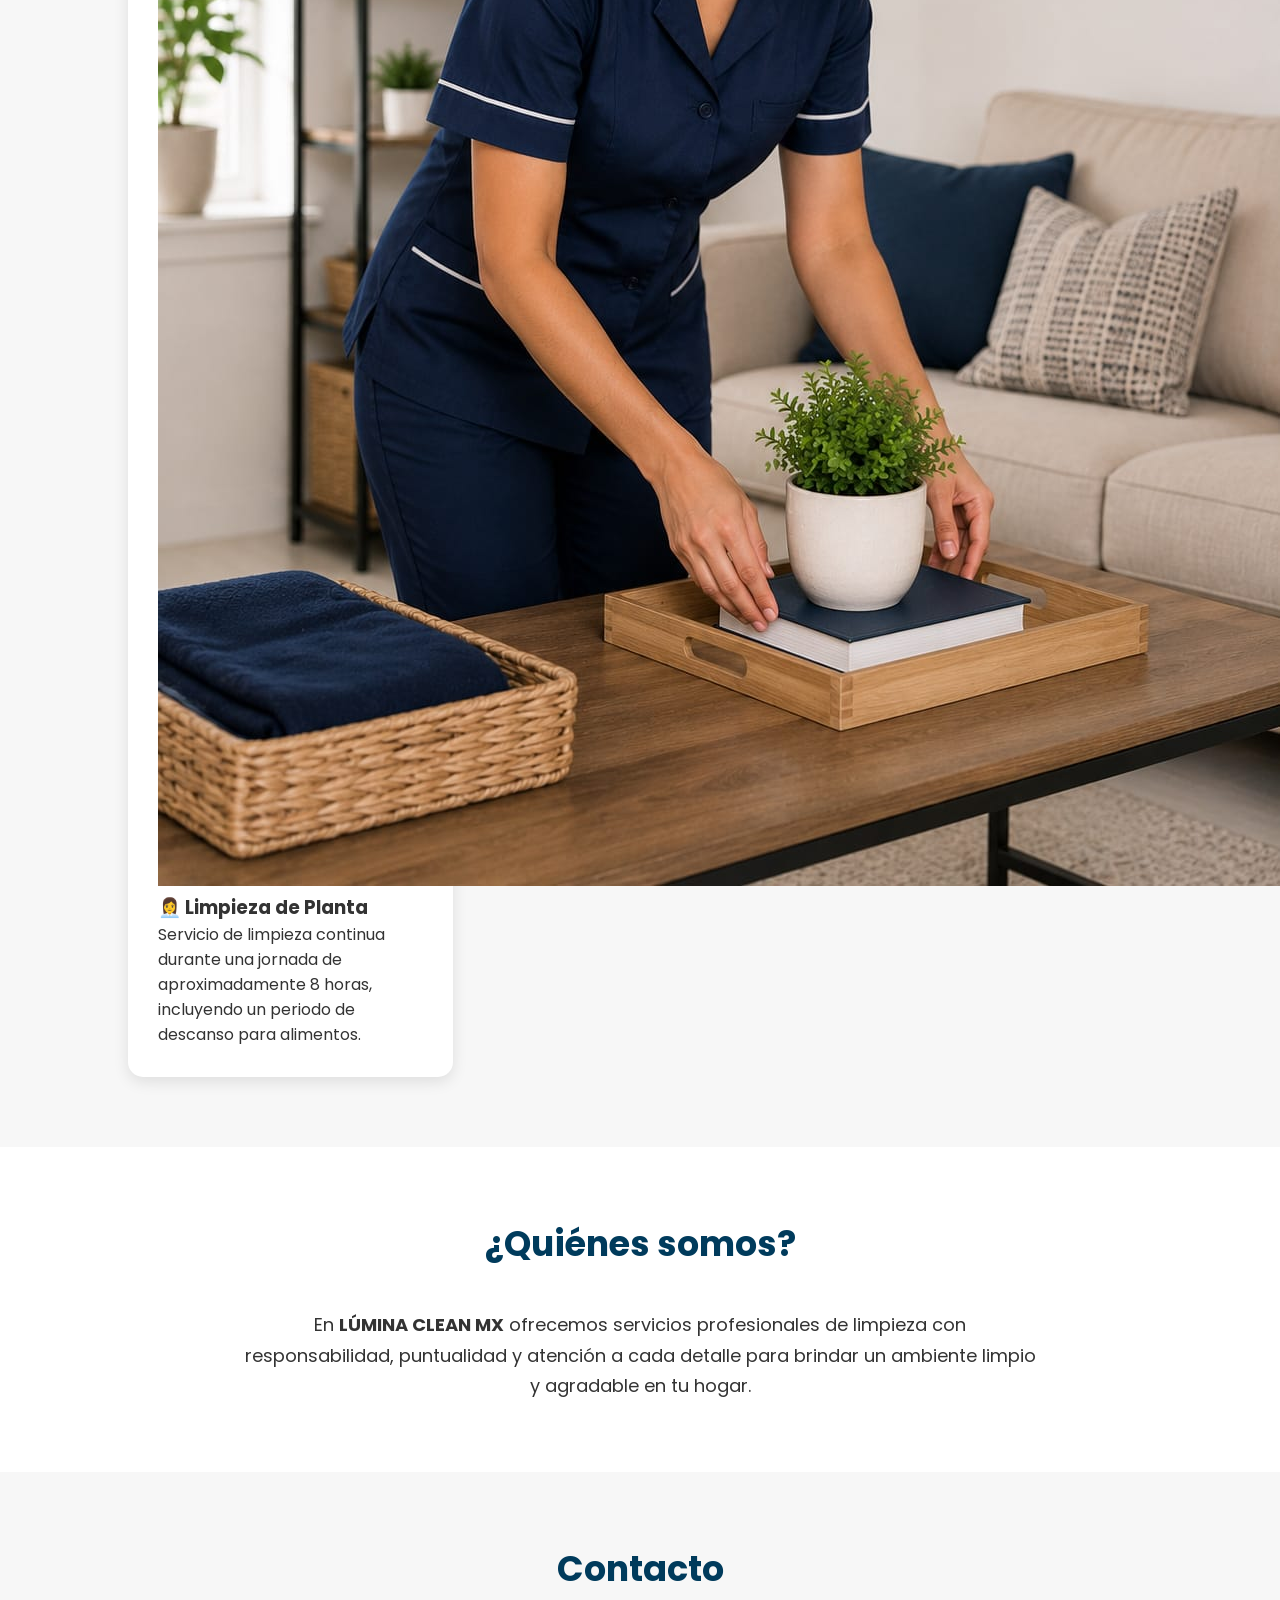
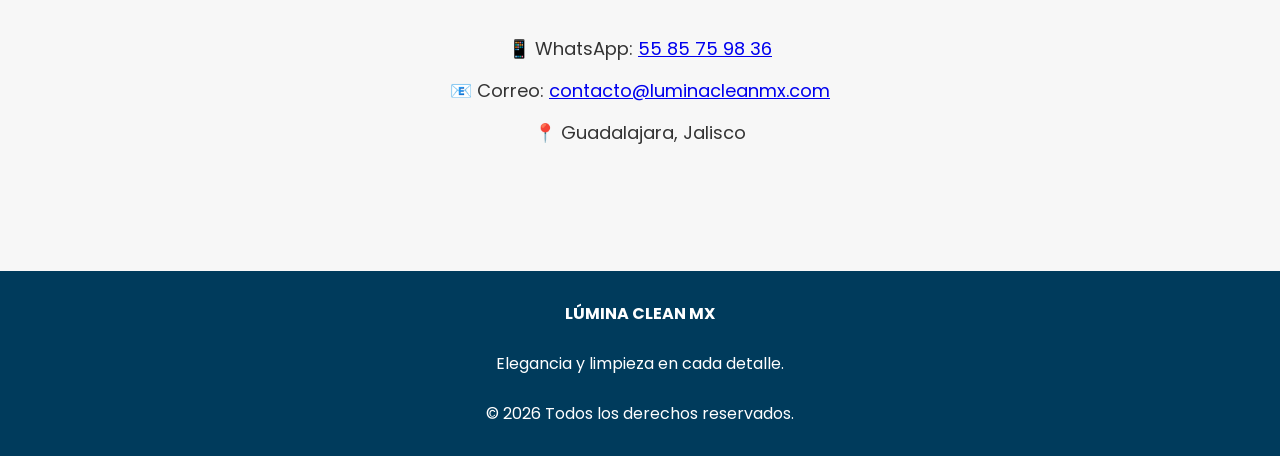
==== commit fe5e3f34: "Update index.html" ====
--- a/index.html
+++ b/index.html
@@ -8,9 +8,9 @@
     <meta name="viewport" content="width=device-width, initial-scale=1.0">
 
     <meta name="description"
-        content="LÚMINA CLEAN MX ofrece servicios profesionales de limpieza general, profunda, entrada y salida, y limpieza de planta en Guadalajara, Jalisco.">
-
-    <title>LÚMINA CLEAN MX | Servicios Profesionales de Limpieza</title>
+        content="LÚMINA CLEAN MX ofrece servicios profesionales de limpieza para hogares en Guadalajara, Jalisco.">
+
+    <title>LÚMINA CLEAN MX</title>
 
     <link rel="stylesheet" href="style.css">
 
@@ -25,8 +25,6 @@
 
 <body>
 
-    <!-- ENCABEZADO -->
-
     <header>
 
         <div class="logo">
@@ -39,6 +37,7 @@
 
         </div>
 
+
         <nav aria-label="Navegación principal">
 
             <a href="#inicio">Inicio</a>
@@ -54,19 +53,16 @@
     </header>
 
 
-    <!-- CONTENIDO PRINCIPAL -->
-
     <main>
 
-        <!-- INICIO -->
 
         <section id="inicio" class="hero">
 
             <h1>Elegancia y limpieza en cada detalle.</h1>
 
             <p>
-                Servicio profesional de limpieza para hogares con calidad,
-                responsabilidad y confianza.
+                Servicio profesional de limpieza para hogares
+                con calidad, responsabilidad y confianza.
             </p>
 
             <a href="#contacto" class="boton">
@@ -78,15 +74,18 @@
         </section>
 
 
-        <!-- SERVICIOS -->
-
         <section id="servicios">
 
             <h2>Nuestros Servicios</h2>
 
+
             <div class="contenedor">
 
-                <div class="tarjeta">
+
+                <div class="tarjeta">
+
+                    <img src="img/limpieza-general.jpg.jpg"
+                        alt="Limpieza General">
 
                     <h3>✨ Limpieza General</h3>
 
@@ -100,6 +99,9 @@
 
                 <div class="tarjeta">
 
+                    <img src="img/limpieza-profunda.jpg.jpg"
+                        alt="Limpieza Profunda">
+
                     <h3>🧼 Limpieza Profunda</h3>
 
                     <p>
@@ -112,6 +114,9 @@
 
                 <div class="tarjeta">
 
+                    <img src="img/entrada-salida.jpg.jpg"
+                        alt="Limpieza de Entrada o Salida">
+
                     <h3>📦 Entrada o Salida</h3>
 
                     <p>
@@ -123,6 +128,9 @@
 
 
                 <div class="tarjeta">
+
+                    <img src="img/limpieza-planta.jpg.jpg"
+                        alt="Limpieza de Planta">
 
                     <h3>👩‍💼 Limpieza de Planta</h3>
 
@@ -134,13 +142,12 @@
 
                 </div>
 
+
             </div>
 
         </section>
 
 
-        <!-- NOSOTROS -->
-
         <section id="nosotros">
 
             <h2>¿Quiénes somos?</h2>
@@ -148,26 +155,26 @@
             <p>
 
                 En <strong>LÚMINA CLEAN MX</strong> ofrecemos servicios
-                profesionales de limpieza con responsabilidad, puntualidad
-                y atención a cada detalle para brindar un ambiente limpio,
-                agradable y confortable en tu hogar.
-
-            </p>
-
-        </section>
-
-
-        <!-- CONTACTO -->
+                profesionales de limpieza con responsabilidad,
+                puntualidad y atención a cada detalle para brindar
+                un ambiente limpio y agradable en tu hogar.
+
+            </p>
+
+        </section>
+
 
         <section id="contacto">
 
             <h2>Contacto</h2>
 
+
             <p>
 
                 📱 WhatsApp:
 
-                <a href="https://wa.me/525585759836" target="_blank">
+                <a href="https://wa.me/525585759836"
+                    target="_blank">
 
                     55 85 75 98 36
 
@@ -197,11 +204,10 @@
 
         </section>
 
+
     </main>
 
 
-    <!-- PIE DE PÁGINA -->
-
     <footer>
 
         <p>
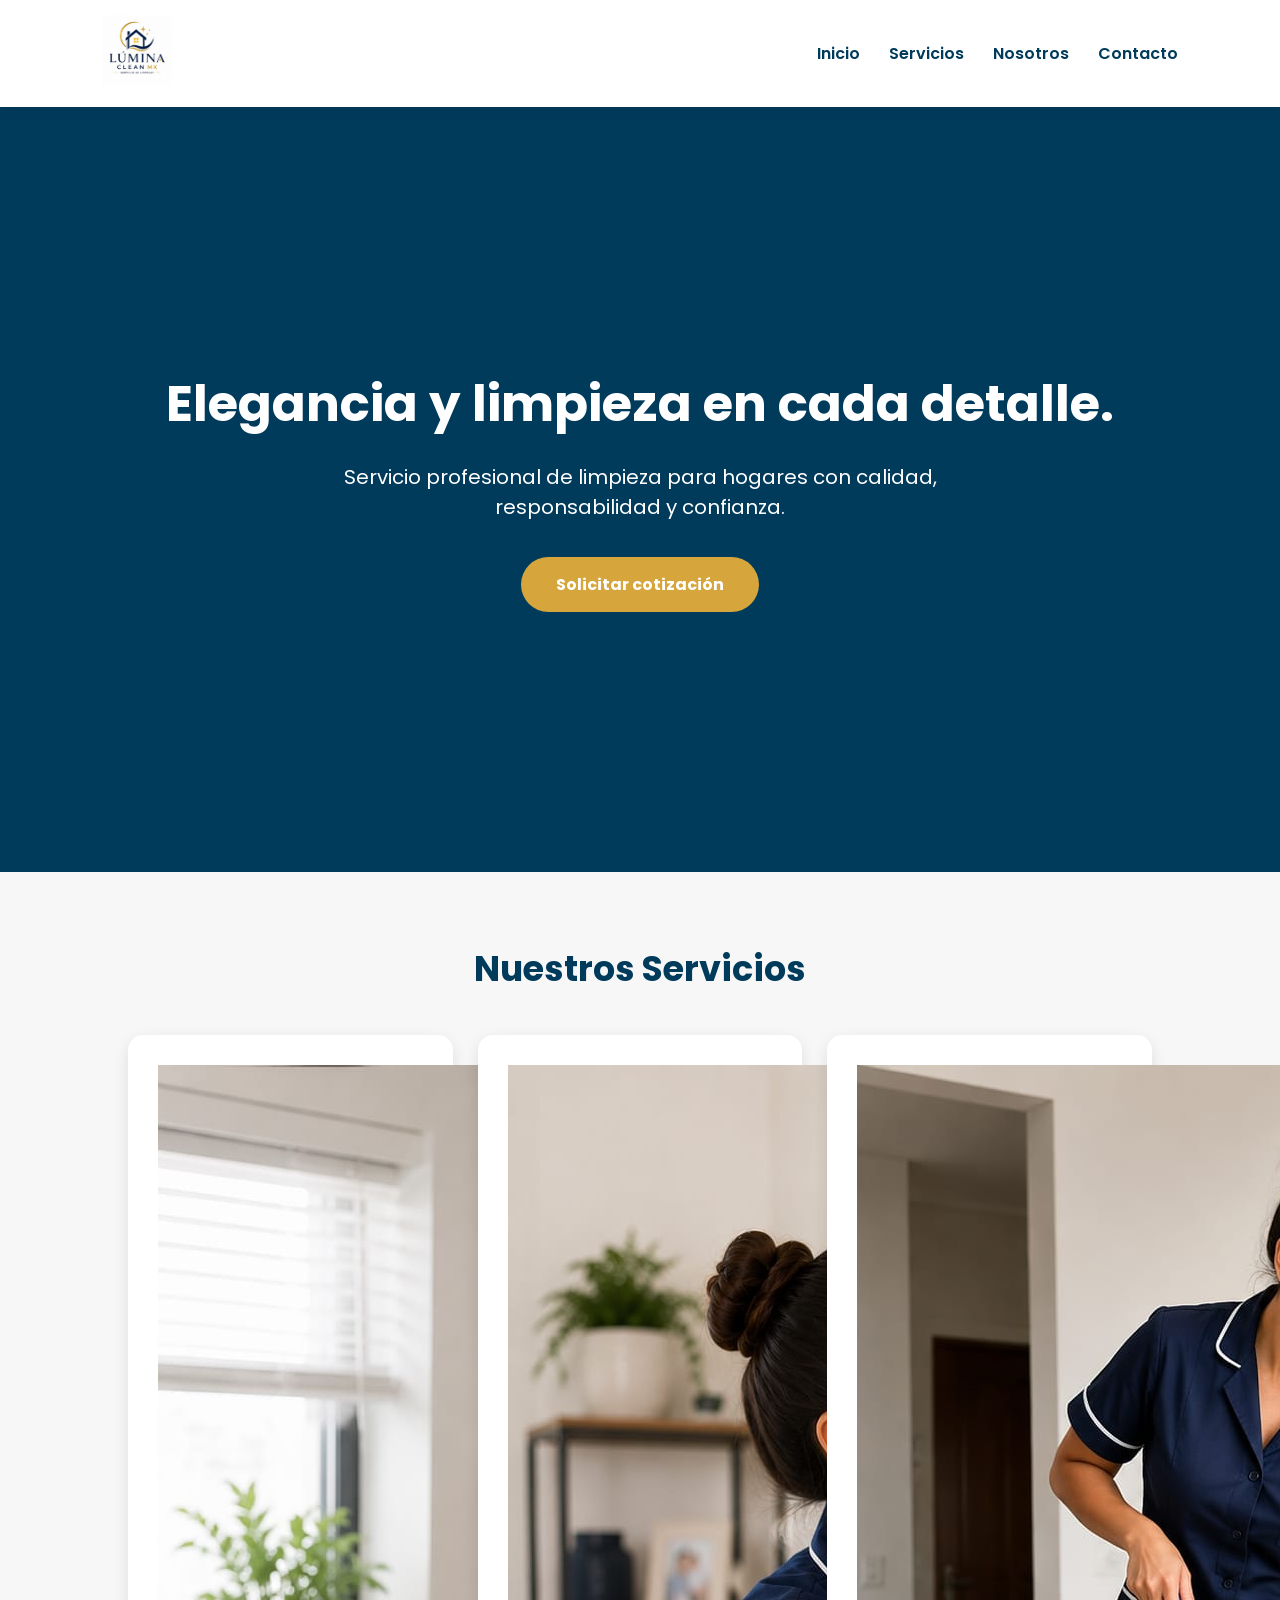
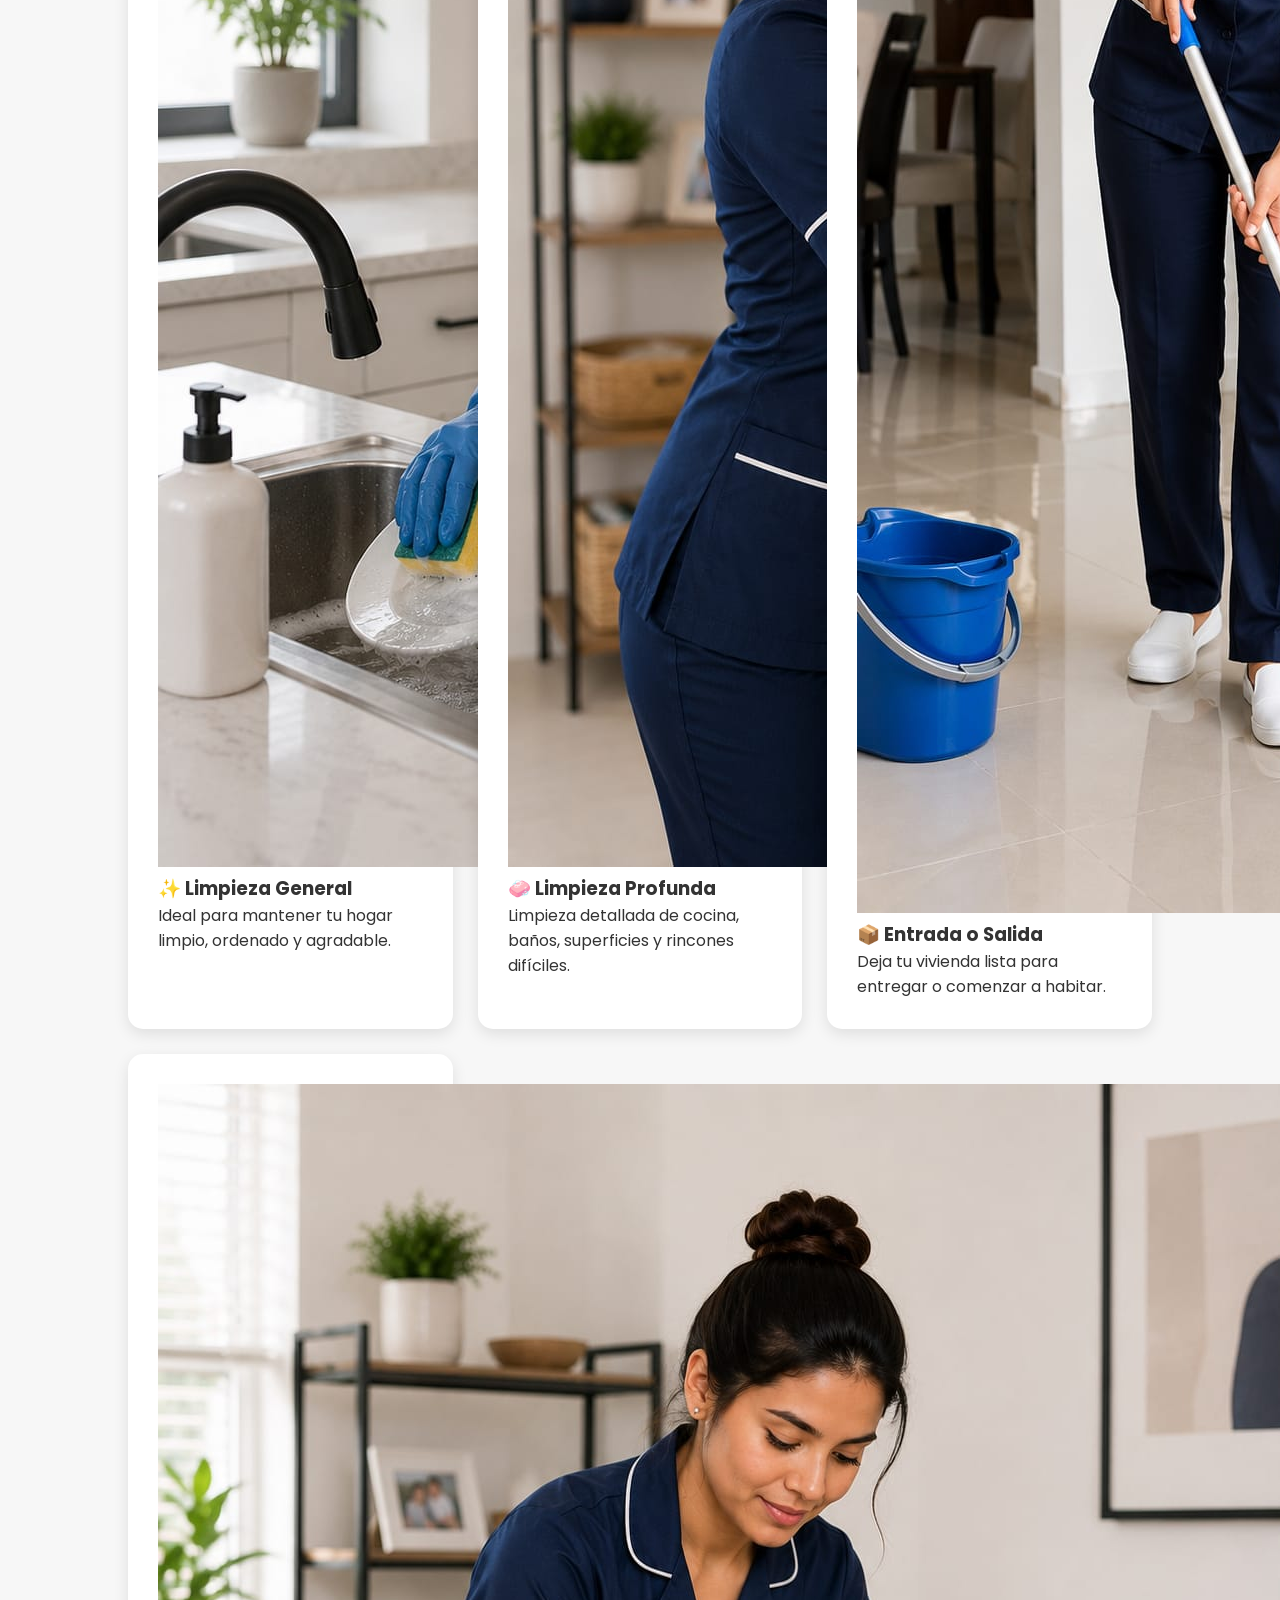
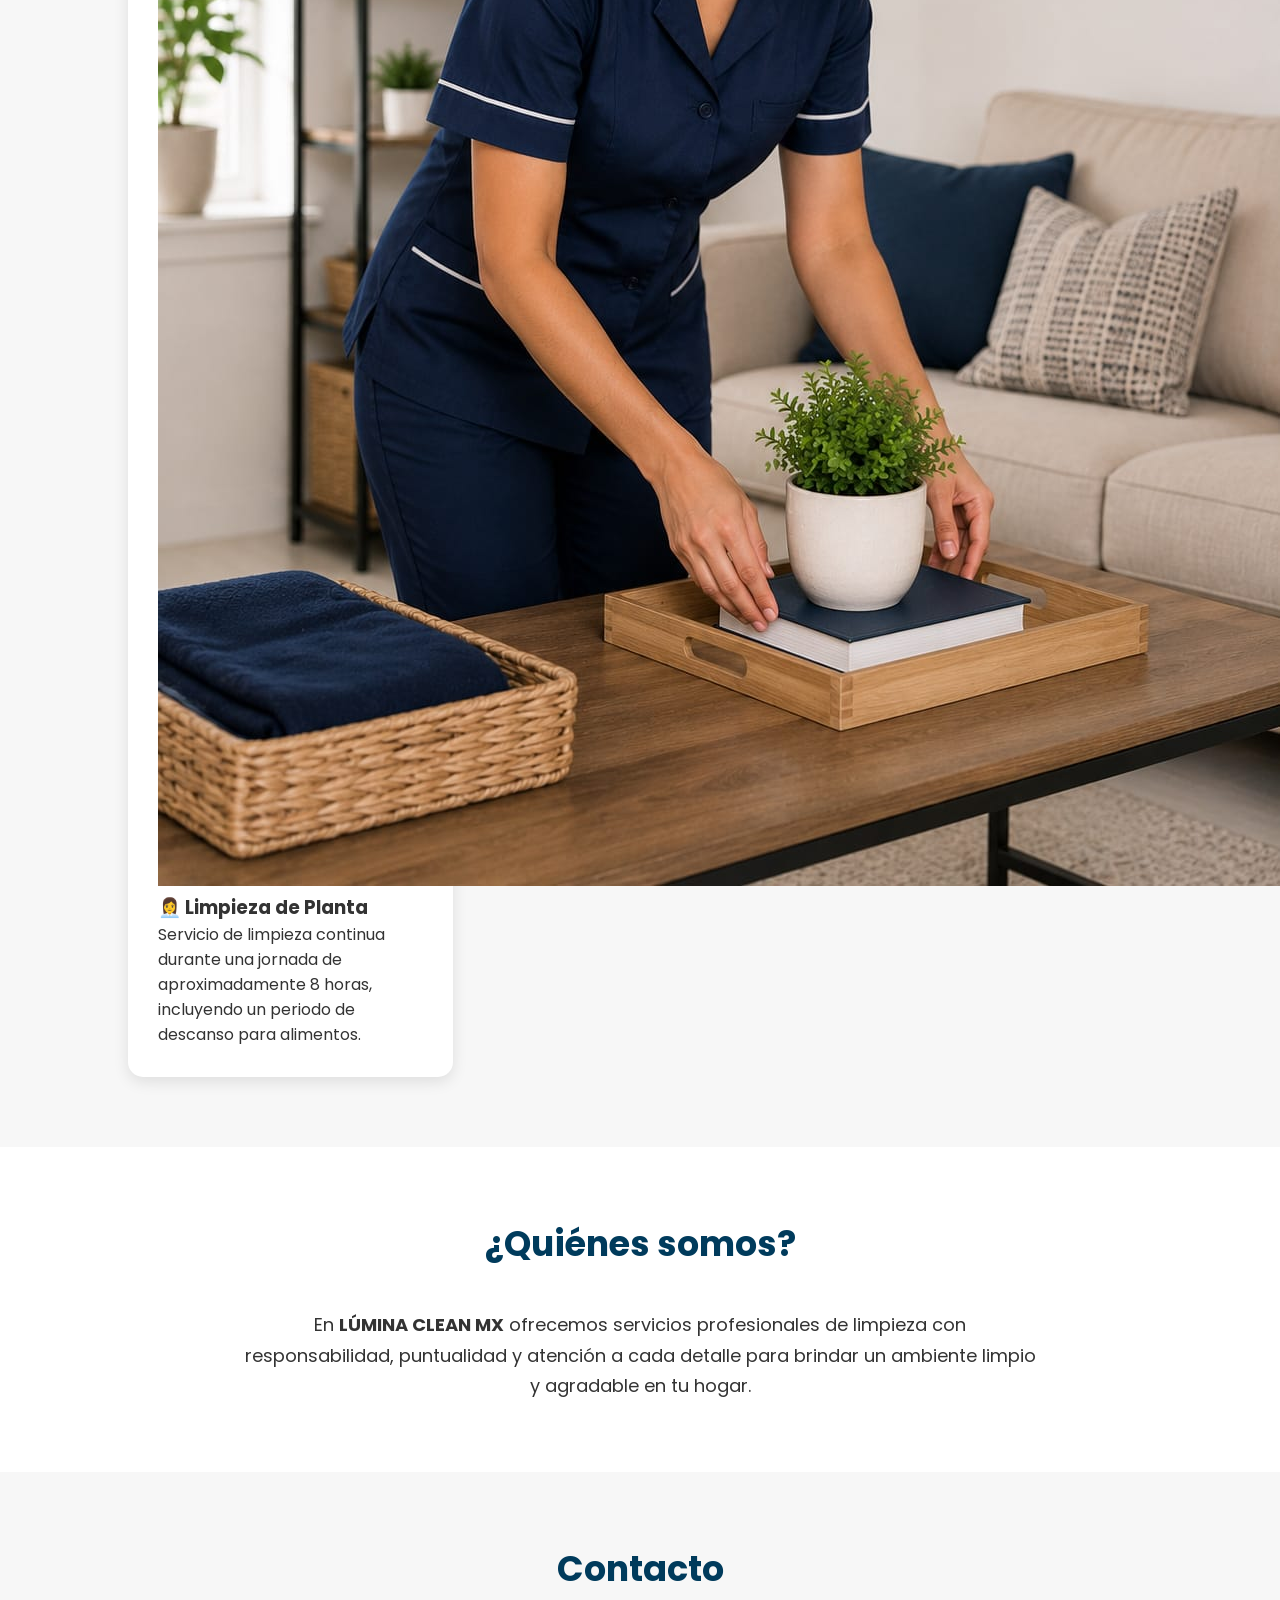
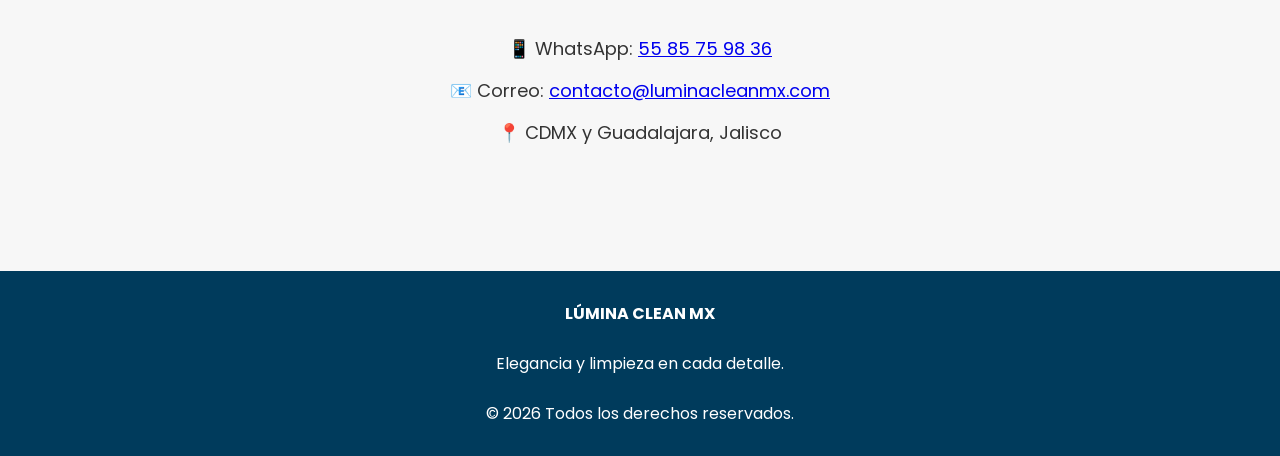
==== commit 75bcc2a8: "Update index.html" ====
--- a/index.html
+++ b/index.html
@@ -8,7 +8,7 @@
     <meta name="viewport" content="width=device-width, initial-scale=1.0">
 
     <meta name="description"
-        content="LÚMINA CLEAN MX ofrece servicios profesionales de limpieza para hogares en Guadalajara, Jalisco.">
+        content="LÚMINA CLEAN MX ofrece servicios profesionales de limpieza para hogares en Ciudad de México y Guadalajara, Jalisco.">
 
     <title>LÚMINA CLEAN MX</title>
 
@@ -198,7 +198,7 @@
 
             <p>
 
-                📍 Guadalajara, Jalisco
+                📍 CDMX y Guadalajara, Jalisco
 
             </p>
 
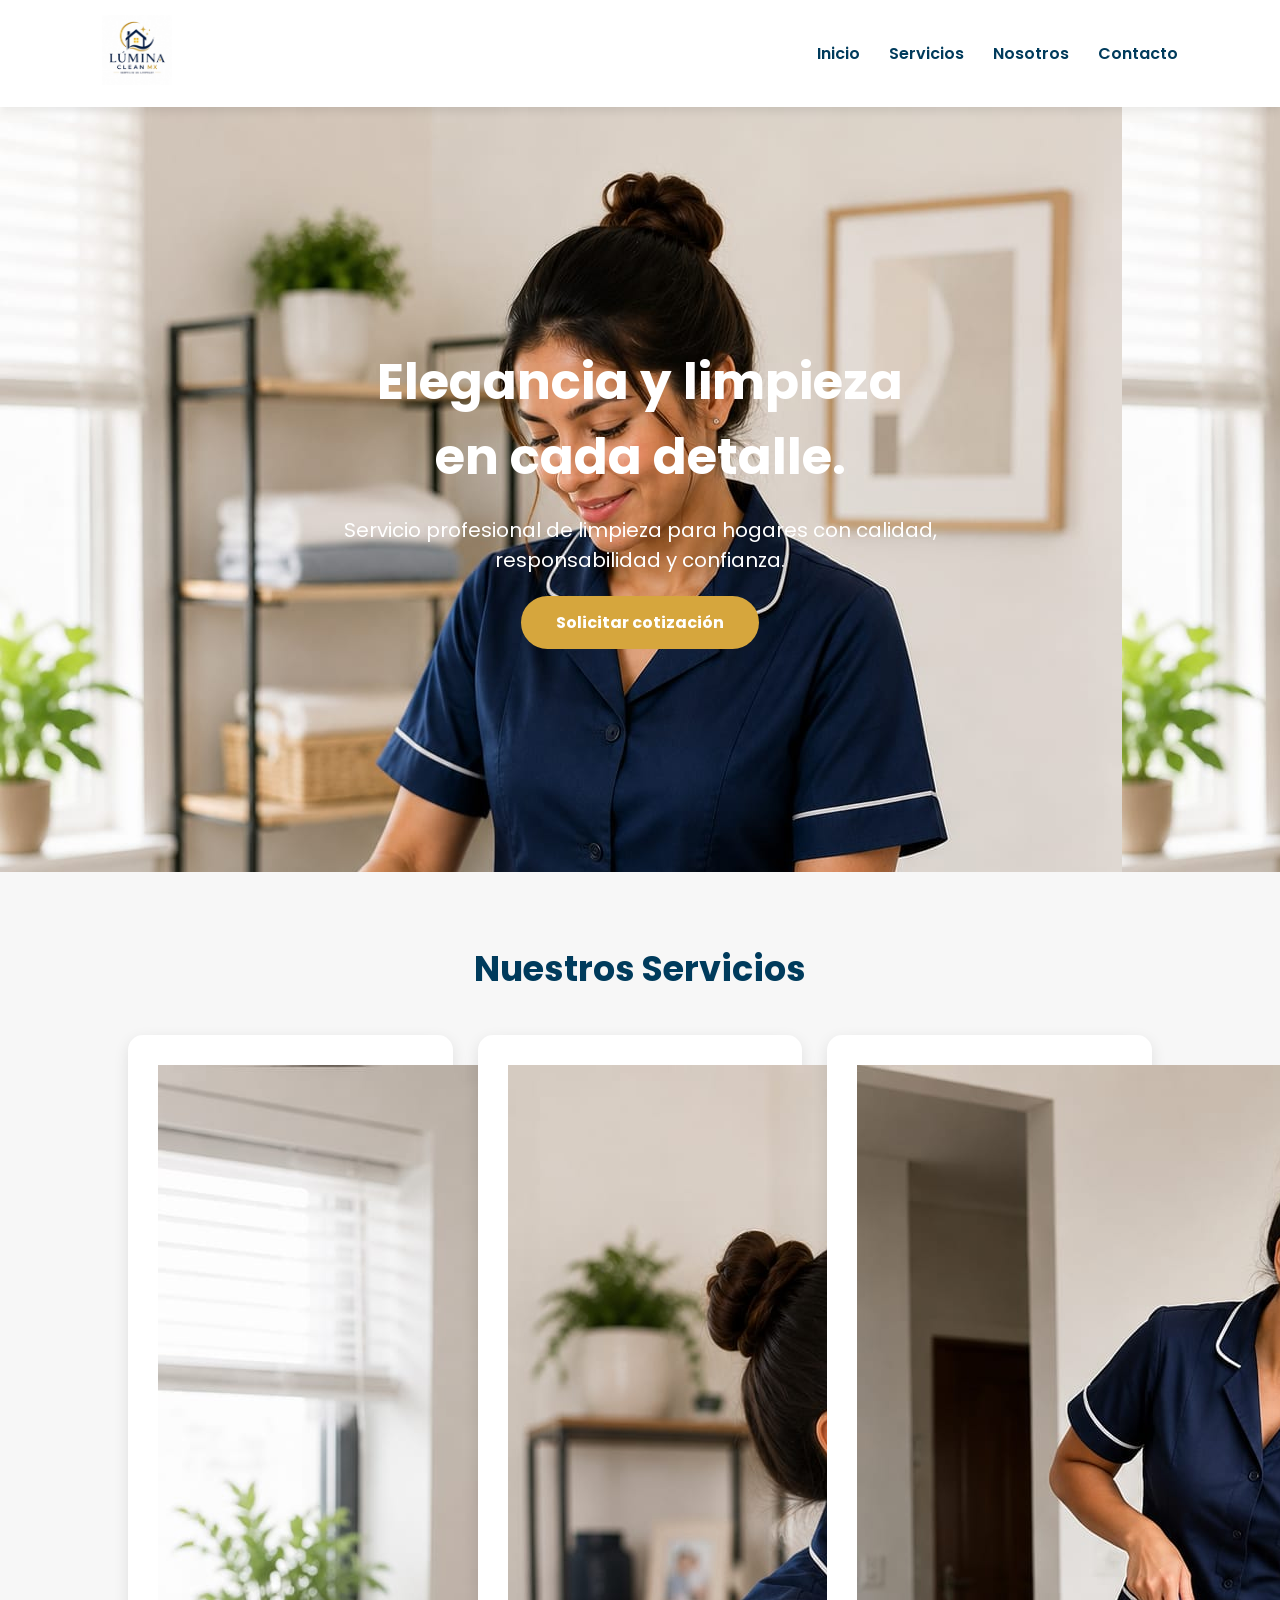
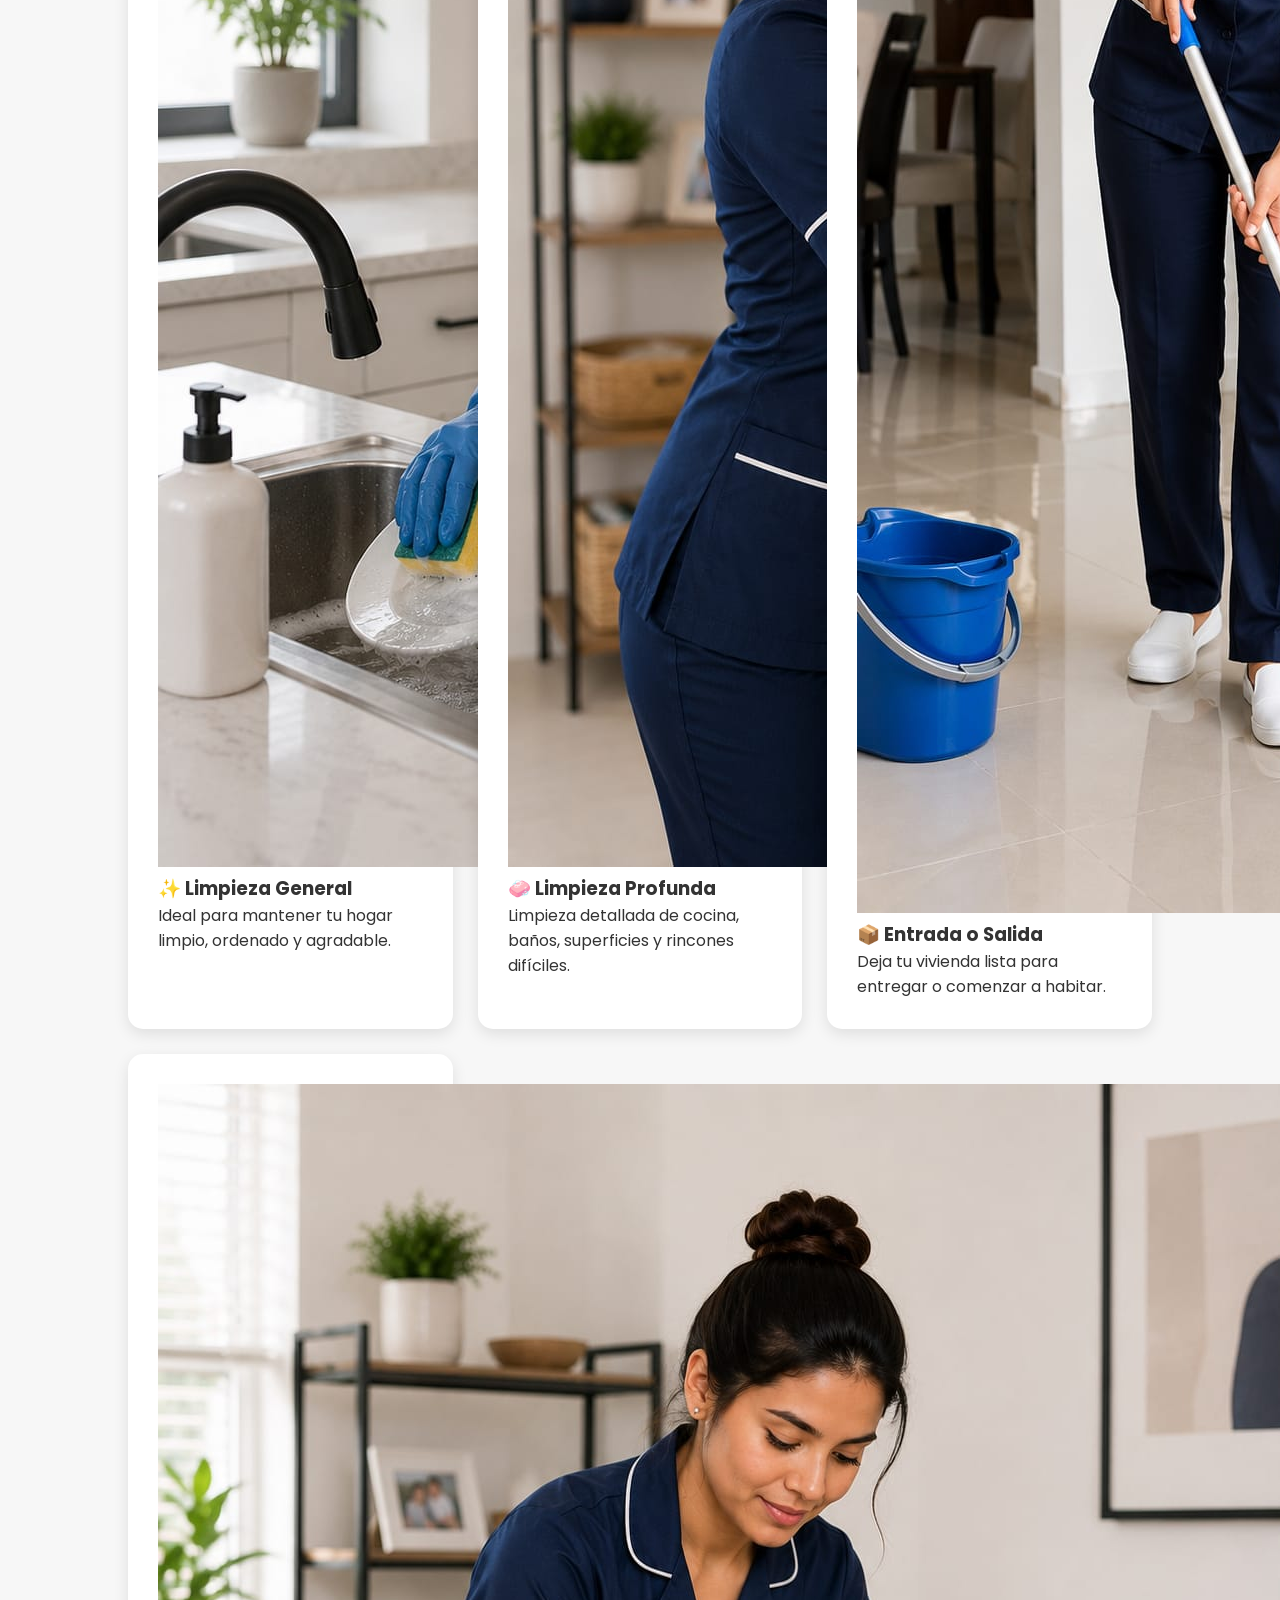
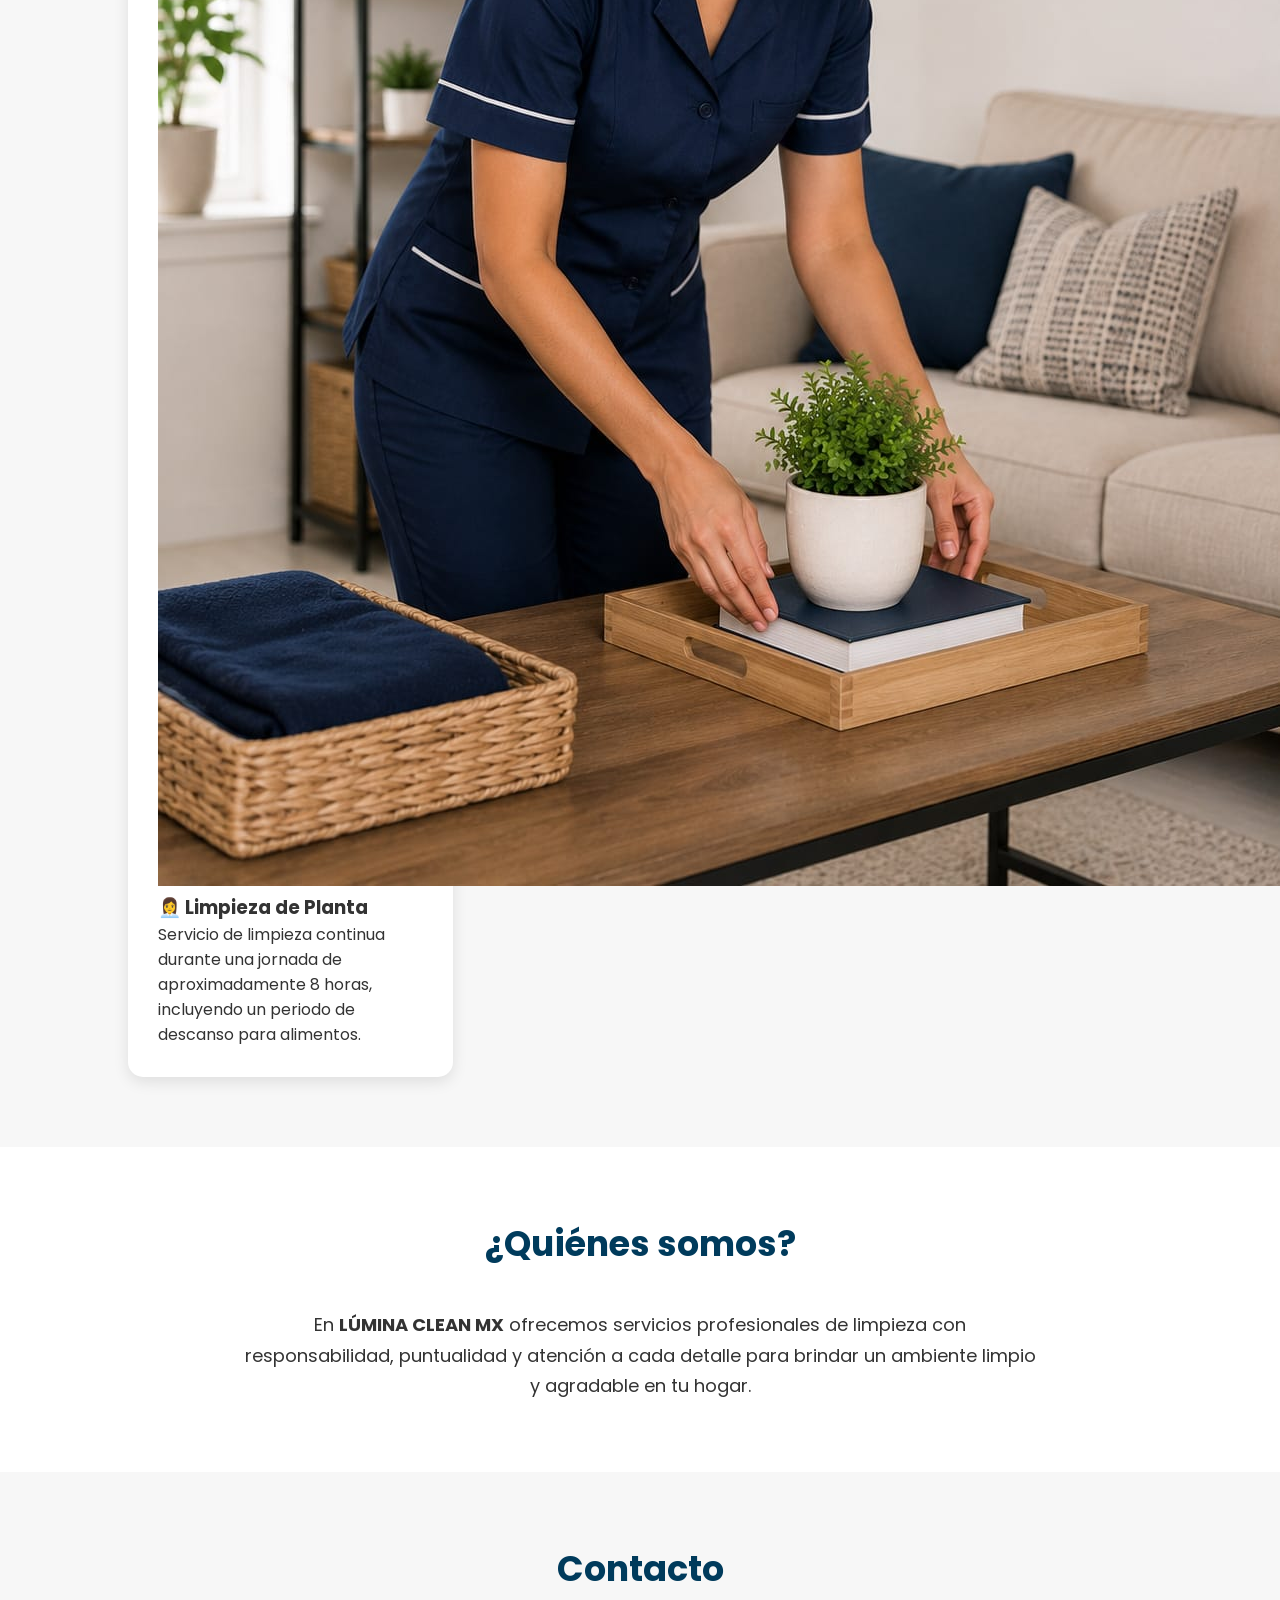
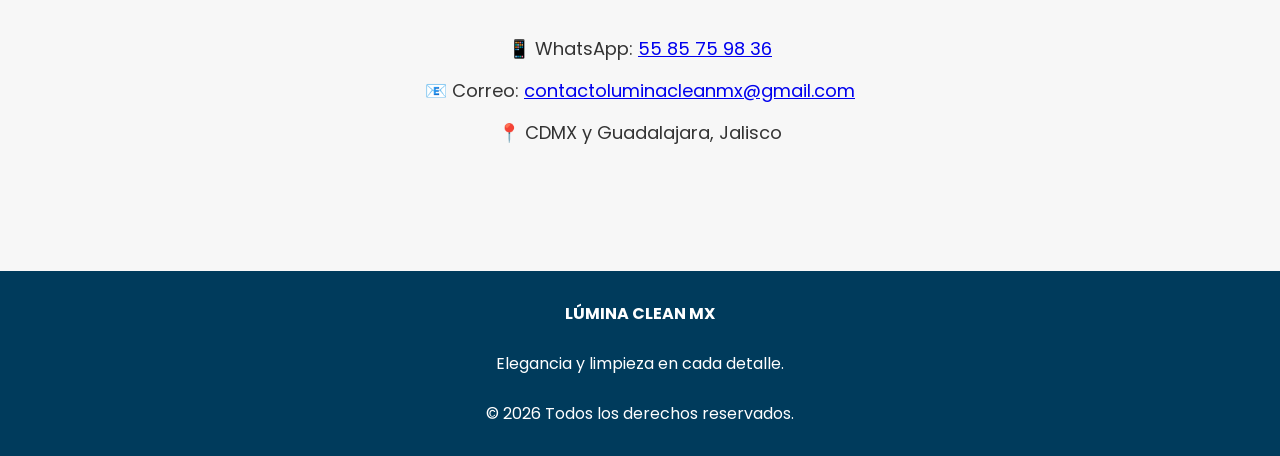
==== commit a3d8e7b6: "Update index.html" ====
--- a/index.html
+++ b/index.html
@@ -10,7 +10,7 @@
     <meta name="description"
         content="LÚMINA CLEAN MX ofrece servicios profesionales de limpieza para hogares en Ciudad de México y Guadalajara, Jalisco.">
 
-    <title>LÚMINA CLEAN MX</title>
+    <title>LÚMINA CLEAN MX | Limpieza Profesional</title>
 
     <link rel="stylesheet" href="style.css">
 
@@ -18,20 +18,27 @@
 
     <link rel="preconnect" href="https://fonts.gstatic.com" crossorigin>
 
-    <link href="https://fonts.googleapis.com/css2?family=Poppins:wght@300;400;600;700&display=swap"
+    <link href="https://fonts.googleapis.com/css2?family=Poppins:wght@300;400;500;600;700&display=swap"
         rel="stylesheet">
 
 </head>
 
+
 <body>
 
+
+    <!-- =========================
+         ENCABEZADO
+    ========================== -->
+
     <header>
 
         <div class="logo">
 
             <a href="#inicio">
 
-                <img src="img/logo.png" alt="Logo de LÚMINA CLEAN MX">
+                <img src="img/logo.png"
+                    alt="Logo de LÚMINA CLEAN MX">
 
             </a>
 
@@ -40,117 +47,244 @@
 
         <nav aria-label="Navegación principal">
 
-            <a href="#inicio">Inicio</a>
-
-            <a href="#servicios">Servicios</a>
-
-            <a href="#nosotros">Nosotros</a>
-
-            <a href="#contacto">Contacto</a>
+            <a href="#inicio">
+                Inicio
+            </a>
+
+            <a href="#servicios">
+                Servicios
+            </a>
+
+            <a href="#nosotros">
+                Nosotros
+            </a>
+
+            <a href="#contacto">
+                Contacto
+            </a>
 
         </nav>
 
     </header>
 
 
+    <!-- =========================
+         CONTENIDO PRINCIPAL
+    ========================== -->
+
     <main>
 
 
+        <!-- =========================
+             HERO / PORTADA
+        ========================== -->
+
         <section id="inicio" class="hero">
 
-            <h1>Elegancia y limpieza en cada detalle.</h1>
-
-            <p>
-                Servicio profesional de limpieza para hogares
-                con calidad, responsabilidad y confianza.
-            </p>
-
-            <a href="#contacto" class="boton">
-
-                Solicitar cotización
-
-            </a>
+            <div class="hero-contenido">
+
+
+                <h1>
+
+                    Elegancia y limpieza
+                    <br>
+                    en cada detalle.
+
+                </h1>
+
+
+                <p>
+
+                    Servicio profesional de limpieza para hogares
+                    con calidad, responsabilidad y confianza.
+
+                </p>
+
+
+                <a href="#contacto"
+                    class="boton">
+
+                    Solicitar cotización
+
+                </a>
+
+
+            </div>
 
         </section>
 
 
-        <section id="servicios">
-
-            <h2>Nuestros Servicios</h2>
+        <!-- =========================
+             SERVICIOS
+        ========================== -->
+
+        <section id="servicios"
+            class="seccion">
+
+
+            <h2>
+
+                Nuestros Servicios
+
+            </h2>
 
 
             <div class="contenedor">
 
 
+                <!-- LIMPIEZA GENERAL -->
+
                 <div class="tarjeta">
 
-                    <img src="img/limpieza-general.jpg.jpg"
-                        alt="Limpieza General">
-
-                    <h3>✨ Limpieza General</h3>
-
-                    <p>
-                        Ideal para mantener tu hogar limpio,
-                        ordenado y agradable.
-                    </p>
+
+                    <img src="img/limpieza-general.jpg"
+                        alt="Servicio de limpieza general">
+
+
+                    <div class="tarjeta-contenido">
+
+
+                        <h3>
+
+                            ✨ Limpieza General
+
+                        </h3>
+
+
+                        <p>
+
+                            Ideal para mantener tu hogar limpio,
+                            ordenado y agradable.
+
+                        </p>
+
+
+                    </div>
+
 
                 </div>
 
 
+                <!-- LIMPIEZA PROFUNDA -->
+
                 <div class="tarjeta">
 
-                    <img src="img/limpieza-profunda.jpg.jpg"
-                        alt="Limpieza Profunda">
-
-                    <h3>🧼 Limpieza Profunda</h3>
-
-                    <p>
-                        Limpieza detallada de cocina, baños,
-                        superficies y rincones difíciles.
-                    </p>
+
+                    <img src="img/limpieza-profunda.jpg"
+                        alt="Servicio de limpieza profunda">
+
+
+                    <div class="tarjeta-contenido">
+
+
+                        <h3>
+
+                            🧼 Limpieza Profunda
+
+                        </h3>
+
+
+                        <p>
+
+                            Limpieza detallada de cocina, baños,
+                            superficies y rincones difíciles.
+
+                        </p>
+
+
+                    </div>
+
 
                 </div>
 
 
+                <!-- ENTRADA O SALIDA -->
+
                 <div class="tarjeta">
 
-                    <img src="img/entrada-salida.jpg.jpg"
-                        alt="Limpieza de Entrada o Salida">
-
-                    <h3>📦 Entrada o Salida</h3>
-
-                    <p>
-                        Deja tu vivienda lista para entregar
-                        o comenzar a habitar.
-                    </p>
+
+                    <img src="img/entrada-salida.jpg"
+                        alt="Limpieza de entrada o salida de vivienda">
+
+
+                    <div class="tarjeta-contenido">
+
+
+                        <h3>
+
+                            📦 Entrada o Salida
+
+                        </h3>
+
+
+                        <p>
+
+                            Deja tu vivienda lista para entregar
+                            o comenzar a habitar.
+
+                        </p>
+
+
+                    </div>
+
 
                 </div>
 
 
+                <!-- LIMPIEZA DE PLANTA -->
+
                 <div class="tarjeta">
 
-                    <img src="img/limpieza-planta.jpg.jpg"
-                        alt="Limpieza de Planta">
-
-                    <h3>👩‍💼 Limpieza de Planta</h3>
-
-                    <p>
-                        Servicio de limpieza continua durante
-                        una jornada de aproximadamente 8 horas,
-                        incluyendo un periodo de descanso para alimentos.
-                    </p>
+
+                    <img src="img/limpieza-planta.jpg"
+                        alt="Servicio de limpieza de planta">
+
+
+                    <div class="tarjeta-contenido">
+
+
+                        <h3>
+
+                            👩‍💼 Limpieza de Planta
+
+                        </h3>
+
+
+                        <p>
+
+                            Servicio de limpieza continua durante
+                            una jornada de aproximadamente 8 horas,
+                            incluyendo un periodo de descanso para alimentos.
+
+                        </p>
+
+
+                    </div>
+
 
                 </div>
 
 
             </div>
 
+
         </section>
 
 
-        <section id="nosotros">
-
-            <h2>¿Quiénes somos?</h2>
+        <!-- =========================
+             NOSOTROS
+        ========================== -->
+
+        <section id="nosotros"
+            class="seccion nosotros">
+
+
+            <h2>
+
+                ¿Quiénes somos?
+
+            </h2>
+
 
             <p>
 
@@ -161,74 +295,119 @@
 
             </p>
 
+
         </section>
 
 
-        <section id="contacto">
-
-            <h2>Contacto</h2>
+        <!-- =========================
+             CONTACTO
+        ========================== -->
+
+        <section id="contacto"
+            class="seccion contacto">
+
+
+            <h2>
+
+                Contacto
+
+            </h2>
 
 
             <p>
 
+
                 📱 WhatsApp:
 
+
                 <a href="https://wa.me/525585759836"
-                    target="_blank">
+                    target="_blank"
+                    rel="noopener noreferrer">
+
 
                     55 85 75 98 36
 
+
                 </a>
 
+
             </p>
 
 
             <p>
 
+
                 📧 Correo:
 
-                <a href="mailto:contacto@luminacleanmx.com">
-
-                    contacto@luminacleanmx.com
+
+                <a href="mailto:contactoluminacleanmx@gmail.com">
+
+
+                    contactoluminacleanmx@gmail.com
+
 
                 </a>
 
+
             </p>
 
 
             <p>
 
+
                 📍 CDMX y Guadalajara, Jalisco
 
+
             </p>
 
+
         </section>
 
 
     </main>
 
 
+    <!-- =========================
+         PIE DE PÁGINA
+    ========================== -->
+
     <footer>
 
+
         <p>
 
-            <strong>LÚMINA CLEAN MX</strong>
-
-            <br><br>
+
+            <strong>
+
+                LÚMINA CLEAN MX
+
+            </strong>
+
+
+            <br>
+            <br>
+
 
             Elegancia y limpieza en cada detalle.
 
-            <br><br>
+
+            <br>
+            <br>
+
 
             © 2026 Todos los derechos reservados.
 
+
         </p>
 
+
     </footer>
 
 
     <script src="script.js"></script>
 
+
 </body>
 
+
 </html>
--- a/style.css
+++ b/style.css
@@ -61,184 +61,184 @@
 
 text-align:center;
 
+background-image: url("img/hero.jpg");
+
+color:white;
+
+padding:20px;
+
+}
+
+.hero h1{
+
+font-size:50px;
+
+margin-bottom:20px;
+
+}
+
+.hero p{
+
+font-size:20px;
+
+max-width:700px;
+
+margin-bottom:35px;
+
+}
+
+.boton{
+
+background:#d6a63d;
+
+padding:15px 35px;
+
+text-decoration:none;
+
+color:white;
+
+border-radius:30px;
+
+font-weight:bold;
+
+transition:.3s;
+
+}
+
+.boton:hover{
+
+background:#c08d1d;
+
+}
+
+section{
+
+padding:70px 10%;
+
+}
+
+h2{
+
+text-align:center;
+
+margin-bottom:40px;
+
+font-size:35px;
+
+color:#003b5c;
+
+}
+
+.contenedor{
+
+display:grid;
+
+grid-template-columns:repeat(auto-fit,minmax(250px,1fr));
+
+gap:25px;
+
+}
+
+.tarjeta{
+
+background:white;
+
+padding:30px;
+
+border-radius:15px;
+
+box-shadow:0 5px 15px rgba(0,0,0,.1);
+
+transition:.3s;
+
+}
+
+.tarjeta:hover{
+
+transform:translateY(-8px);
+
+}
+
+#nosotros{
+
+text-align:center;
+
+background:white;
+
+}
+
+#nosotros p{
+
+max-width:800px;
+
+margin:auto;
+
+font-size:18px;
+
+line-height:1.7;
+
+}
+
+#contacto{
+
+text-align:center;
+
+}
+
+#contacto p{
+
+margin:15px;
+
+font-size:18px;
+
+}
+
+footer{
+
 background:#003b5c;
 
 color:white;
 
-padding:20px;
+text-align:center;
+
+padding:30px;
+
+margin-top:40px;
+
+}
+
+@media(max-width:768px){
+
+header{
+
+flex-direction:column;
+
+}
+
+nav{
+
+margin-top:15px;
+
+}
+
+nav a{
+
+display:block;
+
+margin:10px 0;
 
 }
 
 .hero h1{
 
-font-size:50px;
-
-margin-bottom:20px;
+font-size:35px;
 
 }
 
 .hero p{
 
-font-size:20px;
-
-max-width:700px;
-
-margin-bottom:35px;
-
-}
-
-.boton{
-
-background:#d6a63d;
-
-padding:15px 35px;
-
-text-decoration:none;
-
-color:white;
-
-border-radius:30px;
-
-font-weight:bold;
-
-transition:.3s;
-
-}
-
-.boton:hover{
-
-background:#c08d1d;
-
-}
-
-section{
-
-padding:70px 10%;
-
-}
-
-h2{
-
-text-align:center;
-
-margin-bottom:40px;
-
-font-size:35px;
-
-color:#003b5c;
-
-}
-
-.contenedor{
-
-display:grid;
-
-grid-template-columns:repeat(auto-fit,minmax(250px,1fr));
-
-gap:25px;
-
-}
-
-.tarjeta{
-
-background:white;
-
-padding:30px;
-
-border-radius:15px;
-
-box-shadow:0 5px 15px rgba(0,0,0,.1);
-
-transition:.3s;
-
-}
-
-.tarjeta:hover{
-
-transform:translateY(-8px);
-
-}
-
-#nosotros{
-
-text-align:center;
-
-background:white;
-
-}
-
-#nosotros p{
-
-max-width:800px;
-
-margin:auto;
-
 font-size:18px;
 
-line-height:1.7;
-
-}
-
-#contacto{
-
-text-align:center;
-
-}
-
-#contacto p{
-
-margin:15px;
-
-font-size:18px;
-
-}
-
-footer{
-
-background:#003b5c;
-
-color:white;
-
-text-align:center;
-
-padding:30px;
-
-margin-top:40px;
-
-}
-
-@media(max-width:768px){
-
-header{
-
-flex-direction:column;
-
-}
-
-nav{
-
-margin-top:15px;
-
-}
-
-nav a{
-
-display:block;
-
-margin:10px 0;
-
-}
-
-.hero h1{
-
-font-size:35px;
-
-}
-
-.hero p{
-
-font-size:18px;
-
-}
-
-}+}
+
+}
